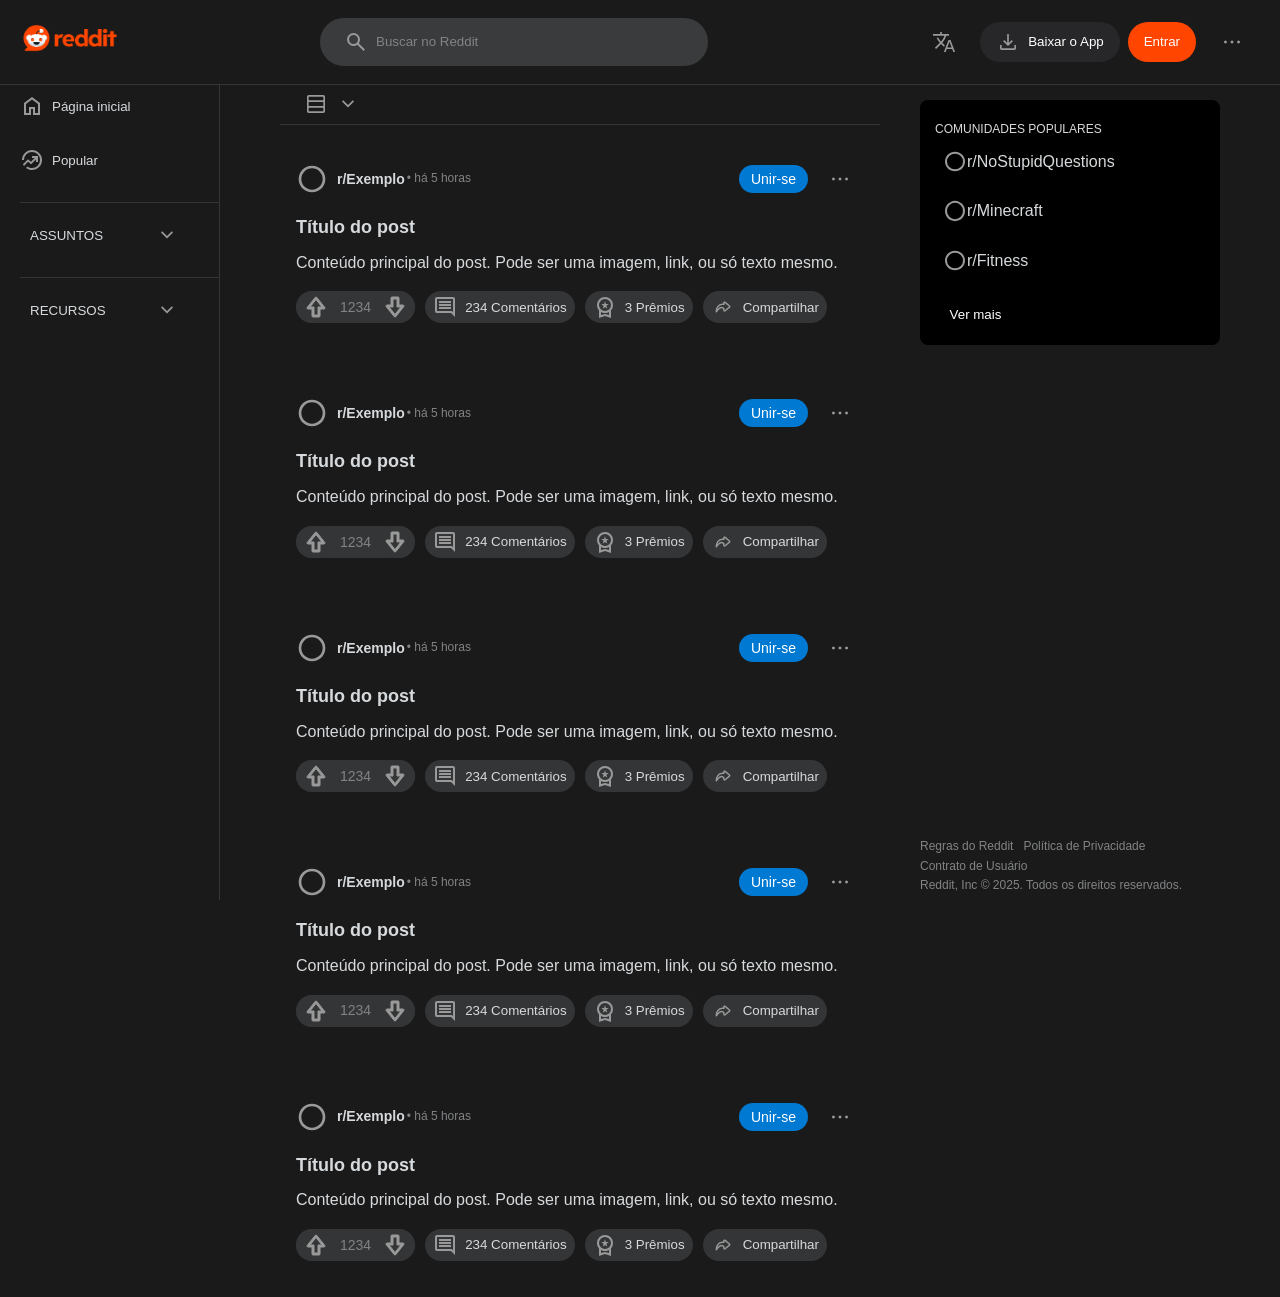
==== front-end/index.html @ fc1eed3f "Adicionando projeto já finalizado Projeto finalizado" ====
<!DOCTYPE html>
<html lang="pt-br">
<head>
    <meta charset="UTF-8">
    <meta name="viewport" content="width=device-width, initial-scale=1.0">
    <title>Reddit - The heart of the internet</title>
    <link rel="icon" type="image/x-icon" href="images/reddit-icon.svg">    
    <link rel="stylesheet" href="css/styles.css">
</head>
<body>
    <!-- Navbar da página -->
    <header class="navbar">
        <div class="navbar-container">
            <div class="navbar-logo">
                <img src="images/reddit-logo.png" alt="Logo do Reddit" width="100" id="reddit-logo-navbar">
            </div>
            <div class="navbar-search-bar">
                <div class="navbar-search-container">
                    <img src="images/search.svg" alt="search" class="svg">
                </div>
                <div class="navbar-search-container">
                    <input type="text" placeholder="Buscar no Reddit">
                </div>
                <div class="navbar-search-container">

                </div>
            </div>
            <div class="navbar-buttons">
                <div class="navbar-traducao">
                    <button class="navbar-button">
                        <img src="images/translate_symbol.svg" alt="Translation symbol" class="svg">
                    </button>
                </div>
                <div>
                    <button class="navbar-button" id="baixar-app">
                        <img src="images/download.svg" alt="download symbol" class="svg">
                        <span>Baixar o App</span>
                    </button>
                </div>
                <div>
                    <button class="navbar-button" id="singin" id="singin">Entrar</button>
                </div>
                <div>
                    <button class="navbar-button" id="more-options">
                        <img src="images/more.svg" alt="..." class="svg">
                    </button>
                </div>
            </div>
        </div>
    </header>

    <!-- conteúdo principal da página -->
    <div class="main-container">
        <aside class="sidebar-esquerda">
            <!-- Botão que futuramente vai abrir/fechar a sidebar -->
            <button class="toggle-sidebar-button" id="menu-sanduiche">
                <img src="images/menu.svg" alt="menu sanduiche">
            </button>
        
            <div class="sidebar-conteudo">
                <div id="sidebar-esquerda-inicial">
                    <button class="navbar-button" id="sidebar">
                        <img src="images/home.svg" alt="home page">
                        Página inicial
                    </button>
                    <button class="navbar-button" id="sidebar">
                        <img src="images/popular.svg" alt="popular">
                        Popular
                    </button>
                </div>
                <div id="sidebar-esquerda-assuntos">
                    <button id="space-between">
                        <span>
                            ASSUNTOS
                        </span>
                        <img src="images/arrow_dropdown.svg" alt="arrow dropdown" class="svg">
                    </button>
                </div>
                <div id="sidebar-esquerda-recursos">
                    <button id="space-between">
                        <span>
                            RECURSOS
                        </span>
                        <img src="images/arrow_dropdown.svg" alt="arrow dropdown" class="svg">
                    </button>
                </div>
            </div>
        </aside>
        
        <main class="feed">
            <div id="type-of-visualization-feed">
                <button class="navbar-button">
                    <img src="images/type-of-visualization.svg" alt="visualization" class="svg">
                    <img src="images/arrow_dropdown.svg" alt="dropdown" class="svg">
                </button>
            </div>
            <div class="post">
                <div class="post-top">
                  <div class="post-comunidade-info">
                    <img src="images/circle.svg" alt="Comunidade" class="post-comunidade-foto">
                    <div class="post-comunidade-detalhes">
                      <span class="post-comunidade-nome">r/Exemplo</span>
                      <span class="post-tempo">• há 5 horas</span>
                    </div>
                  </div>
                  <div class="post-acoes">
                    <button class="botao-unir-se">Unir-se</button>
                    <button class="botao-mais">
                      <img src="images/more.svg" alt="Mais opções" class="svg">
                    </button>
                  </div>
                </div>
              
                <div class="post-conteudo">
                  <h2 class="post-titulo">Título do post</h2>
                  <p>Conteúdo principal do post. Pode ser uma imagem, link, ou só texto mesmo.</p>
                </div>
              
                <div class="post-interacoes">
                  <div class="post-votos">
                    <button class="post-interacoes-button"><img src="images/upvote.svg" alt="▲" class="svg"></button>
                    <span>1234</span>
                    <button class="post-interacoes-button"><img src="images/downvote.svg" alt="▼" class="svg"></button>
                  </div>
                    <button class="post-interacoes-button">
                        <img src="images/comments.svg" alt="Comentários" class="svg">
                        <span>234 Comentários</span>
                    </button>
                    <button class="post-interacoes-button">
                        <img src="images/award.svg" alt="Premios" class="svg">
                        <span>3 Prêmios</span>
                    </button>
                    <button class="post-interacoes-button">
                        <img src="images/share.svg" alt="Compartilhar" width="24">
                        <span>Compartilhar</span>
                    </button>
                </div>
              </div>           
              
              <div class="post">
                <div class="post-top">
                  <div class="post-comunidade-info">
                    <img src="images/circle.svg" alt="Comunidade" class="post-comunidade-foto">
                    <div class="post-comunidade-detalhes">
                      <span class="post-comunidade-nome">r/Exemplo</span>
                      <span class="post-tempo">• há 5 horas</span>
                    </div>
                  </div>
                  <div class="post-acoes">
                    <button class="botao-unir-se">Unir-se</button>
                    <button class="botao-mais">
                      <img src="images/more.svg" alt="Mais opções" class="svg">
                    </button>
                  </div>
                </div>
              
                <div class="post-conteudo">
                  <h2 class="post-titulo">Título do post</h2>
                  <p>Conteúdo principal do post. Pode ser uma imagem, link, ou só texto mesmo.</p>
                </div>
              
                <div class="post-interacoes">
                  <div class="post-votos">
                    <button class="post-interacoes-button"><img src="images/upvote.svg" alt="▲" class="svg"></button>
                    <span>1234</span>
                    <button class="post-interacoes-button"><img src="images/downvote.svg" alt="▼" class="svg"></button>
                  </div>
                    <button class="post-interacoes-button">
                        <img src="images/comments.svg" alt="Comentários" class="svg">
                        <span>234 Comentários</span>
                    </button>
                    <button class="post-interacoes-button">
                        <img src="images/award.svg" alt="Premios" class="svg">
                        <span>3 Prêmios</span>
                    </button>
                    <button class="post-interacoes-button">
                        <img src="images/share.svg" alt="Compartilhar" width="24">
                        <span>Compartilhar</span>
                    </button>
                </div>
              </div>

              <div class="post">
                <div class="post-top">
                  <div class="post-comunidade-info">
                    <img src="images/circle.svg" alt="Comunidade" class="post-comunidade-foto">
                    <div class="post-comunidade-detalhes">
                      <span class="post-comunidade-nome">r/Exemplo</span>
                      <span class="post-tempo">• há 5 horas</span>
                    </div>
                  </div>
                  <div class="post-acoes">
                    <button class="botao-unir-se">Unir-se</button>
                    <button class="botao-mais">
                      <img src="images/more.svg" alt="Mais opções" class="svg">
                    </button>
                  </div>
                </div>
              
                <div class="post-conteudo">
                  <h2 class="post-titulo">Título do post</h2>
                  <p>Conteúdo principal do post. Pode ser uma imagem, link, ou só texto mesmo.</p>
                </div>
              
                <div class="post-interacoes">
                  <div class="post-votos">
                    <button class="post-interacoes-button"><img src="images/upvote.svg" alt="▲" class="svg"></button>
                    <span>1234</span>
                    <button class="post-interacoes-button"><img src="images/downvote.svg" alt="▼" class="svg"></button>
                  </div>
                    <button class="post-interacoes-button">
                        <img src="images/comments.svg" alt="Comentários" class="svg">
                        <span>234 Comentários</span>
                    </button>
                    <button class="post-interacoes-button">
                        <img src="images/award.svg" alt="Premios" class="svg">
                        <span>3 Prêmios</span>
                    </button>
                    <button class="post-interacoes-button">
                        <img src="images/share.svg" alt="Compartilhar" width="24">
                        <span>Compartilhar</span>
                    </button>
                </div>
              </div>

              <div class="post">
                <div class="post-top">
                  <div class="post-comunidade-info">
                    <img src="images/circle.svg" alt="Comunidade" class="post-comunidade-foto">
                    <div class="post-comunidade-detalhes">
                      <span class="post-comunidade-nome">r/Exemplo</span>
                      <span class="post-tempo">• há 5 horas</span>
                    </div>
                  </div>
                  <div class="post-acoes">
                    <button class="botao-unir-se">Unir-se</button>
                    <button class="botao-mais">
                      <img src="images/more.svg" alt="Mais opções" class="svg">
                    </button>
                  </div>
                </div>
              
                <div class="post-conteudo">
                  <h2 class="post-titulo">Título do post</h2>
                  <p>Conteúdo principal do post. Pode ser uma imagem, link, ou só texto mesmo.</p>
                </div>
              
                <div class="post-interacoes">
                  <div class="post-votos">
                    <button class="post-interacoes-button"><img src="images/upvote.svg" alt="▲" class="svg"></button>
                    <span>1234</span>
                    <button class="post-interacoes-button"><img src="images/downvote.svg" alt="▼" class="svg"></button>
                  </div>
                    <button class="post-interacoes-button">
                        <img src="images/comments.svg" alt="Comentários" class="svg">
                        <span>234 Comentários</span>
                    </button>
                    <button class="post-interacoes-button">
                        <img src="images/award.svg" alt="Premios" class="svg">
                        <span>3 Prêmios</span>
                    </button>
                    <button class="post-interacoes-button">
                        <img src="images/share.svg" alt="Compartilhar" width="24">
                        <span>Compartilhar</span>
                    </button>
                </div>
              </div>

              <div class="post">
                <div class="post-top">
                  <div class="post-comunidade-info">
                    <img src="images/circle.svg" alt="Comunidade" class="post-comunidade-foto">
                    <div class="post-comunidade-detalhes">
                      <span class="post-comunidade-nome">r/Exemplo</span>
                      <span class="post-tempo">• há 5 horas</span>
                    </div>
                  </div>
                  <div class="post-acoes">
                    <button class="botao-unir-se">Unir-se</button>
                    <button class="botao-mais">
                      <img src="images/more.svg" alt="Mais opções" class="svg">
                    </button>
                  </div>
                </div>
              
                <div class="post-conteudo">
                  <h2 class="post-titulo">Título do post</h2>
                  <p>Conteúdo principal do post. Pode ser uma imagem, link, ou só texto mesmo.</p>
                </div>
              
                <div class="post-interacoes">
                  <div class="post-votos">
                    <button class="post-interacoes-button"><img src="images/upvote.svg" alt="▲" class="svg"></button>
                    <span>1234</span>
                    <button class="post-interacoes-button"><img src="images/downvote.svg" alt="▼" class="svg"></button>
                  </div>
                    <button class="post-interacoes-button">
                        <img src="images/comments.svg" alt="Comentários" class="svg">
                        <span>234 Comentários</span>
                    </button>
                    <button class="post-interacoes-button">
                        <img src="images/award.svg" alt="Premios" class="svg">
                        <span>3 Prêmios</span>
                    </button>
                    <button class="post-interacoes-button">
                        <img src="images/share.svg" alt="Compartilhar" width="24">
                        <span>Compartilhar</span>
                    </button>
                </div>
              </div>
        </main>
        <aside class="sidebar-comunidades-populares">
            <div class="sidebar-direita">
                <span id="title-comunidades-populares">
                    COMUNIDADES POPULARES
                </span>

                <div class="comunidades-populares">
                    <img src="images/circle.svg" alt="circle">
                    <span>
                        r/NoStupidQuestions
                    </span>
                </div>
                <div class="comunidades-populares">
                    <img src="images/circle.svg" alt="circle">
                    <span>
                        r/Minecraft
                    </span>
                </div>
                <div class="comunidades-populares">
                    <img src="images/circle.svg" alt="circle">
                    <span>
                        r/Fitness
                    </span>
                </div>
                <button id="sidebar-direita-button" >Ver mais</button>
            </div>
            <footer class="footer">
                <div class="footer-links">
                    <a href="#">Regras do Reddit</a>
                    <a href="#">Política de Privacidade</a>
                    <a href="#">Contrato de Usuário</a>
                    <a href="#">Reddit, Inc © 2025. Todos os direitos reservados.</a>
                </div>
            </footer>
        </aside>
    </div>



</body>
</html>
---- front-end/css/styles.css ----
:root {
    --cor-primaria: #0079d3;
    --cor-secundaria: #ff4500;
  
    --fundo-principal: #1a1a1b;
    --fundo-card: #272729;
    --fundo-hover: #3a3b3c;
  
    --texto-principal: #d7dadc;
    --texto-secundario: #818384;
  
    --borda-cor: #343536;
    --sombra-leve: rgba(255, 255, 255, 0.05);
  
    --branco: #ffffff;
    --preto: #000000;
  }
  
  * {
    margin: 0;
    padding: 0;
    box-sizing: border-box;
  }
  
  body {
    font-family: Arial, sans-serif;
    background-color: var(--fundo-principal);
    color: var(--texto-principal);
    line-height: 1.6;
  }

  .svg{
    height: 24px;
    width: 24px;
  }

  /* Navbar antes */
  /* .navbar { 
    background-color: var(--fundo-principal);
    padding: 10px 20px;
    border-bottom: 1px solid var(--borda-cor);
    position: relative;
  } */

  /* Navbar GPT */
  .navbar {
    background-color: var(--fundo-principal);
    padding: 10px 20px;
    border-bottom: 1px solid var(--borda-cor);
    position: fixed;       /* FIXA no topo da tela */
    top: 0;
    left: 0;
    width: 100%;           /* Garante que ocupe a largura total */
    z-index: 1000;         /* Fica sobre o conteúdo */
  }
  

  .navbar-container {
    display: flex;
    align-items: center;
    justify-content: space-between;
  }
  
  .navbar-logo img {
    width: 100px;
  }

  .navbar-search-bar{
    display: flex;
    align-items: center;
    background-color: var(--fundo-hover);
    border-radius: 999px;
    padding: 12px 24px;
    gap: 8px;
  }

  .navbar-search-container{
    display: flex;
    align-items: center;
  }
  
  .navbar-search-bar input {
    background: transparent;
    border: none;
    outline: none;
    color: var(--texto-principal);
    width: 300px;
  }

  .navbar-buttons{
    display: flex;
  }
  
  .navbar-search-bar input::placeholder {
    color: var(--texto-secundario);
  }
  
  .navbar-traducao img {
    width: 24px;
    height: 24px;
  }
  
  .navbar-button{
    height: 100%;
    background-color: var(--fundo-principal);
    color: var(--branco);
    border: none;
    padding: 8px 16px;
    margin-left: 8px;
    border-radius: 20px;
    cursor: pointer;
    transition: background-color 0.3s;
    display: flex;          /* Adiciona flexbox no botão */
    align-items: center;    /* Centraliza imagem e texto verticalmente */
    gap: 8px;               /* Espaço entre a imagem e o texto */
  }
  
  .navbar-button:hover {
    background-color: var(--fundo-hover);
  }

  #reddit-logo-navbar, #search-button{
    cursor: pointer;
  }

  #sidebar{
    margin-left: 0px;
    padding-left: 0;
  }

  #baixar-app{
    background-color: var(--fundo-card);
  }

  #singin{
    background-color: var(--cor-secundaria);
  }
  
  .main-container {
    display: flex;
    padding: 0 100px 0 20px;
    gap: 20px;
    margin-left: 200px;
    padding-top: 84px;
  }
  
  /* .sidebar-esquerda {
    position: relative;
    width: 200px;
    height: 100vh; Deixa o tamanho da sidebar até o fim da tela
    background-color: var(--fundo-principal);
    height: 100vh;
    border-right: 1px solid var(--borda-cor);
    display: flex;
    flex-direction: column;
    padding-top: 10px;
  } */

  .sidebar-esquerda {
    position: fixed;       /* FIXA na lateral esquerda */
    top: 0;
    left: 20px;
    width: 200px;
    height: 100vh;
    background-color: var(--fundo-principal);
    border-right: 1px solid var(--borda-cor);
    display: flex;
    flex-direction: column;
    padding-top: 60px;     /* Compensa a altura da navbar, se necessário */
    z-index: 999;
    padding-top: 84px;
  }
  
  
  .sidebar-esquerda button {
    background-color: var(--fundo-principal);
    color: var(--texto-principal);
    border: none;
    padding: 10px;
    width: 85%;
    text-align: left;
    margin-bottom: 10px;
    border-radius: 5px;
    cursor: pointer;
    margin-left: 0;
    display: flex;
    align-items: center;
  }

  #space-between{
    justify-content: space-between;
  }
  
  .sidebar-esquerda button:hover {
    background-color: var(--fundo-hover);
  }

  #menu-sanduiche{
    position: absolute;
    top: 10px;
    left: 100%;
    transform: translateX(-50%);
    width: 40px;
    height: 40px;
    border-radius: 50%;
    border: 1px solid var(--borda-cor);
    display: flex;
    align-items: center;
    justify-content: center;
    cursor: pointer;
  }

  #sidebar-esquerda-inicial, #sidebar-esquerda-assuntos{
    border-bottom: 1px solid var(--borda-cor);
    padding-bottom: 10px; /* Adiciona espaço interno antes da borda */
    margin-bottom: 10px;  /* Adiciona espaço depois da borda para separar do próximo conteúdo */
  }

  .feed {
    flex: 1;
    display: flex;
    flex-direction: column;
    gap: 20px;
    margin-right: 10px;
    margin-left: 60px;
    margin-right: 300px;
  }

  #type-of-visualization-feed{
    border-bottom: 1px solid var(--borda-cor);
  }
  
  .sidebar-direita {
    width: 300px;
    background-color: var(--preto);
    padding: 15px;
    border-radius: 8px;
    height: fit-content;
    margin-top: 20px;
  }

  .sidebar-direita h5 {
    margin-bottom: 10px;
    font-size: 16px;
    color: var(--texto-principal);
  }
  
  .comunidades-populares {
    padding: 8px;
    background-color: var(--preto);
    border-radius: 5px;
    margin-bottom: 8px;
    cursor: pointer;
    display: flex;
  }
  
  .comunidades-populares:hover {
    background-color: var(--borda-cor);
  }
  
  .sidebar-direita button {
    background-color: var(--preto);
    color: var(--branco);
    border: none;
    padding: 8px 4px;
    width: 30%;
    margin-top: 10px;
    border-radius: 20px;
    cursor: pointer;
  }
  
  .sidebar-direita button:hover {
    background-color: var(--borda-cor);
  }

  #title-comunidades-populares{
    font-size: 12px;
  }

  .sidebar-comunidades-populares{
    display: flex;
    flex-direction: column;
    justify-content: space-between;
    height: 100vh;
    top: 80px;
    right: 60px;
    width: 300px;
    justify-content: space-between;
    height: calc(100vh - 75px);
    position: fixed;
    overflow-y: auto;
  }
  
  .footer {
    width: 300px;
    background-color: var(--preto);
    height: fit-content;
    background-color: var(--fundo-principal);
    display: flex;
    flex-direction: column;
    flex-wrap: wrap;
    justify-content: space-between;
    gap: 10px;
    padding-bottom: 10px;
}

.footer-links {
    display: flex;
    /* justify-content: space-around; */
    display: flex;
    flex-wrap: wrap;
    width: 100%;
    max-width: 600px;
}

.footer-links a {
    color: var(--texto-secundario);
    text-decoration: none;
    font-size: 12px;
    margin-right: 10px;
}

.footer-links a:hover {
    text-decoration: underline;
}

.footer-copy {
    color: var(--texto-secundario);
    font-size: 12px;
    text-align: center;
}

  .post {
    background-color: var(--fundo-principal);
    border-radius: 10px;
    padding: 16px;
    margin-bottom: 20px;
    display: flex;
    flex-direction: column;
    gap: 16px;
  }

  .post:hover{
    background-color: var(--borda-cor);
  }
  
  .post-top {
    display: flex;
    justify-content: space-between;
    align-items: center;
  }
  
  .post-comunidade-info {
    display: flex;
    align-items: center;
    gap: 8px;
  }
  
  .post-comunidade-foto {
    width: 32px;
    height: 32px;
    border-radius: 50%;
  }
  
  .post-comunidade-detalhes {
    display: flex;
    flex-direction: auto;
    align-items: center;
  }

  .post-comunidade-detalhes span{
    margin: 1px;
  }
  
  .post-comunidade-nome {
    font-weight: bold;
    font-size: 14px;
  }
  
  .post-tempo {
    font-size: 12px;
    color: var(--texto-secundario);
  }
  
  .post-acoes {
    display: flex;
    align-items: center;
    gap: 8px;
  }
  
  .botao-unir-se {
    background-color: var(--cor-primaria);
    color: white;
    border: none;
    padding: 6px 12px;
    border-radius: 20px;
    cursor: pointer;
    font-size: 14px;
  }
  
  .botao-unir-se:hover {
    background-color: #005999; /* um tom mais escuro */
  }
  
  .botao-mais {
    border: none;
    height: 100%;
    background-color: var(--fundo-principal);
    color: var(--branco);
    padding: 6px 12px;
    border-radius: 20px;
    cursor: pointer;
    display: flex;          /* Adiciona flexbox no botão */
    align-items: center;    /* Centraliza imagem e texto verticalmente */
  }

  .botao-mais:hover{
    background-color: var(--fundo-hover);
  }
  
  .post-conteudo {
    display: flex;
    flex-direction: column;
    gap: 8px;
  }
  
  .post-titulo {
    font-size: 18px;
  }
  
  .post-texto {
    font-size: 14px;
    color: var(--texto-principal);
  }
  
  .post-interacoes {
    display: flex;
    justify-content: flex-start;
    align-items: center;
    font-size: 14px;
    color: var(--texto-secundario);
    gap: 10px;
  }
  
  .post-interacoes > div {
    display: flex;
    align-items: center;
    gap: 4px;
  }

  .post-interacoes-button{
    height: 100%;
    background-color: var(--borda-cor);
    color: var(--branco);
    border: none;
    padding: 4px 8px;
    border-radius: 20px;
    cursor: pointer;
    transition: background-color 0.3s;
    display: flex;          /* Adiciona flexbox no botão */
    align-items: center;    /* Centraliza imagem e texto verticalmente */
    gap: 8px;               /* Espaço entre a imagem e o texto */

  }

  .post-interacoes-button:hover{
    background-color: var(--fundo-hover);
  }

  .post-interacoes-button span{
    color: var(--texto-principal);
  }
 
  .post-votos {
    background-color: var(--borda-cor);
    border-radius: 999px;
  }
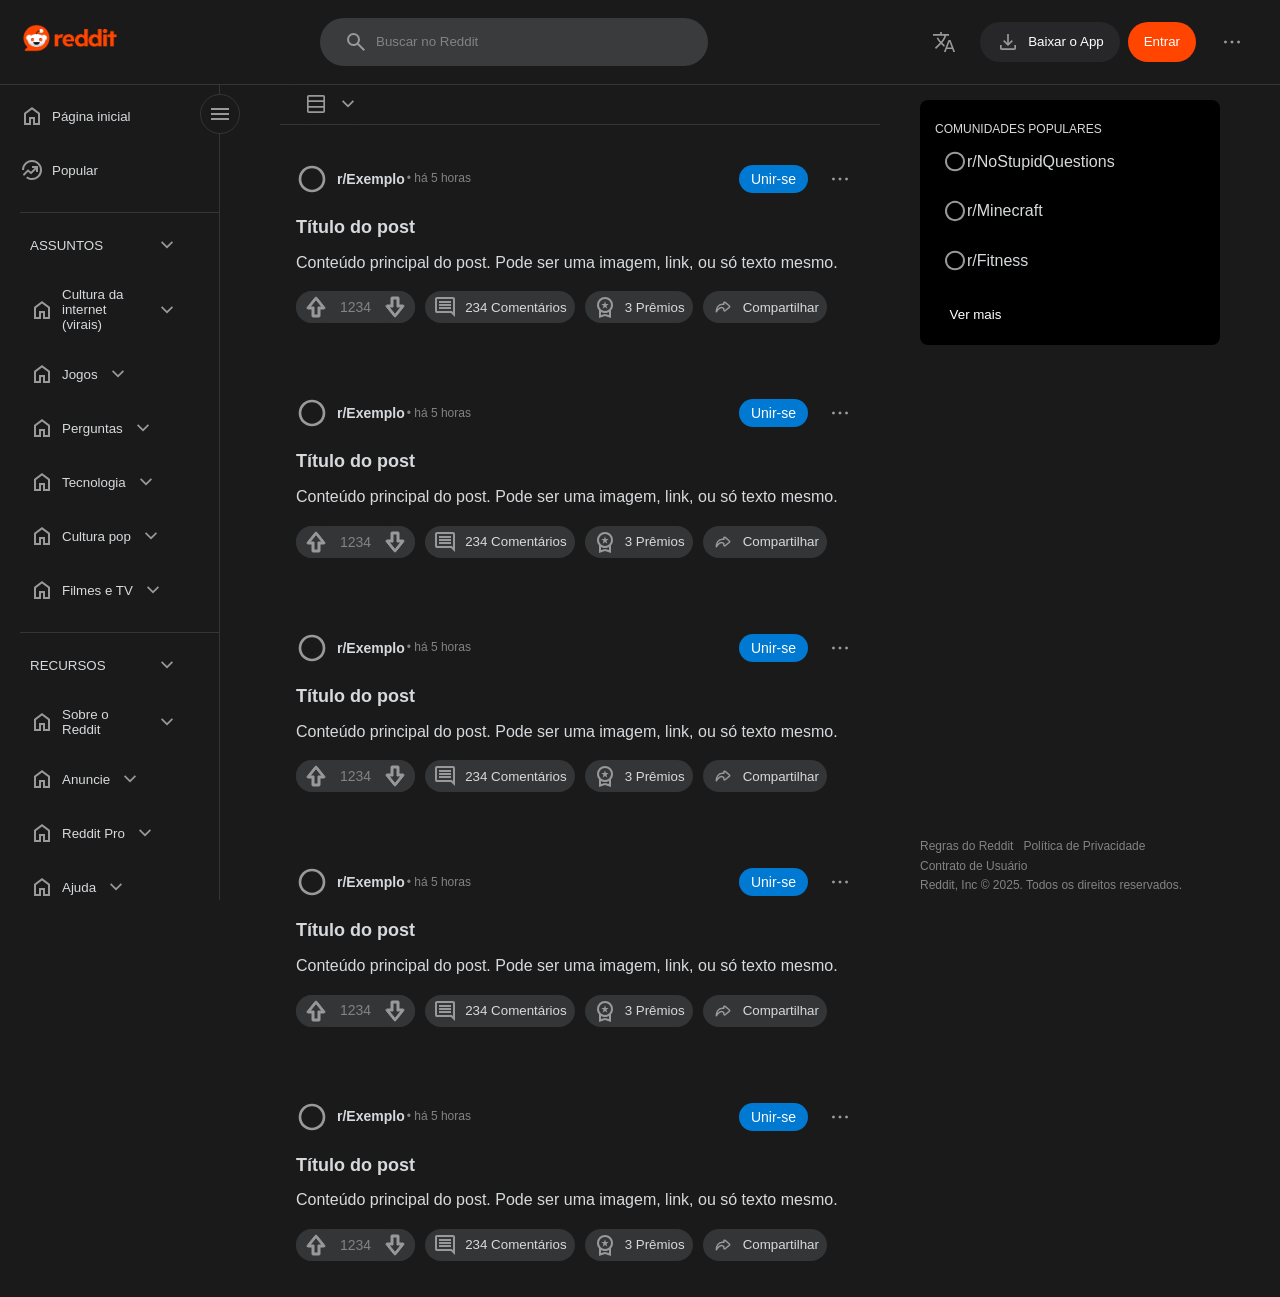
==== commit cc80a4a8: "Bug: Símbolo da sidebar some parcialmente ao ter classe trocada" ====
--- a/front-end/index.html
+++ b/front-end/index.html
@@ -8,54 +8,55 @@
     <link rel="stylesheet" href="css/styles.css">
 </head>
 <body>
-    <!-- Navbar da página -->
-    <header class="navbar">
-        <div class="navbar-container">
-            <div class="navbar-logo">
-                <img src="images/reddit-logo.png" alt="Logo do Reddit" width="100" id="reddit-logo-navbar">
-            </div>
-            <div class="navbar-search-bar">
-                <div class="navbar-search-container">
-                    <img src="images/search.svg" alt="search" class="svg">
-                </div>
-                <div class="navbar-search-container">
-                    <input type="text" placeholder="Buscar no Reddit">
-                </div>
-                <div class="navbar-search-container">
-
-                </div>
-            </div>
-            <div class="navbar-buttons">
-                <div class="navbar-traducao">
-                    <button class="navbar-button">
-                        <img src="images/translate_symbol.svg" alt="Translation symbol" class="svg">
-                    </button>
-                </div>
-                <div>
-                    <button class="navbar-button" id="baixar-app">
-                        <img src="images/download.svg" alt="download symbol" class="svg">
-                        <span>Baixar o App</span>
-                    </button>
-                </div>
-                <div>
-                    <button class="navbar-button" id="singin" id="singin">Entrar</button>
-                </div>
-                <div>
-                    <button class="navbar-button" id="more-options">
-                        <img src="images/more.svg" alt="..." class="svg">
-                    </button>
-                </div>
-            </div>
-        </div>
-    </header>
-
-    <!-- conteúdo principal da página -->
-    <div class="main-container">
-        <aside class="sidebar-esquerda">
+  <!-- Navbar da página -->
+  <header class="navbar">
+      <div class="navbar-container">
+          <div class="navbar-logo">
+              <img src="images/reddit-logo.png" alt="Logo do Reddit" width="100" id="reddit-logo-navbar">
+          </div>
+          <div class="navbar-search-bar">
+              <div class="navbar-search-container">
+                  <img src="images/search.svg" alt="search" class="svg">
+              </div>
+              <div class="navbar-search-container">
+                  <input type="text" placeholder="Buscar no Reddit">
+              </div>
+              <div class="navbar-search-container">
+
+              </div>
+          </div>
+          <div class="navbar-buttons">
+              <div class="navbar-traducao">
+                  <button class="navbar-button">
+                      <img src="images/translate_symbol.svg" alt="Translation symbol" class="svg">
+                  </button>
+              </div>
+              <div>
+                  <button class="navbar-button" id="baixar-app">
+                      <img src="images/download.svg" alt="download symbol" class="svg">
+                      <span>Baixar o App</span>
+                  </button>
+              </div>
+              <div>
+                  <button class="navbar-button" id="singin" id="singin">Entrar</button>
+              </div>
+              <div>
+                  <button class="navbar-button" id="more-options">
+                      <img src="images/more.svg" alt="..." class="svg">
+                  </button>
+              </div>
+          </div>
+      </div>
+  </header>
+
+  <!-- conteúdo principal da página -->
+  <div class="main-container">
+      <aside class="sidebar-esquerda" id="sidebar-esquerda">
+        <button class="toggle-sidebar-button" id="menu-sanduiche" onclick="esconderSideBar('sidebar-esquerda','menu-sanduiche')">
+          <img src="images/menu.svg" alt="menu sanduiche">
+        </button>
+        <div class="conteudo-scrollavel">
             <!-- Botão que futuramente vai abrir/fechar a sidebar -->
-            <button class="toggle-sidebar-button" id="menu-sanduiche">
-                <img src="images/menu.svg" alt="menu sanduiche">
-            </button>
         
             <div class="sidebar-conteudo">
                 <div id="sidebar-esquerda-inicial">
@@ -75,6 +76,36 @@
                         </span>
                         <img src="images/arrow_dropdown.svg" alt="arrow dropdown" class="svg">
                     </button>
+                    <button class="navbar-button">
+                        <img src="images/home.svg" alt="home page">
+                        Cultura da internet (virais)
+                        <img src="images/arrow_dropdown.svg" alt="arrow dropdown" class="svg">
+                    </button>    
+                    <button class="navbar-button">
+                        <img src="images/home.svg" alt="home page">
+                        Jogos
+                        <img src="images/arrow_dropdown.svg" alt="arrow dropdown" class="svg">
+                    </button>
+                    <button class="navbar-button">
+                        <img src="images/home.svg" alt="home page">
+                        Perguntas
+                        <img src="images/arrow_dropdown.svg" alt="arrow dropdown" class="svg">
+                    </button>
+                    <button class="navbar-button">
+                        <img src="images/home.svg" alt="home page">
+                        Tecnologia
+                        <img src="images/arrow_dropdown.svg" alt="arrow dropdown" class="svg">
+                    </button>
+                    <button class="navbar-button">
+                        <img src="images/home.svg" alt="home page">
+                        Cultura pop
+                        <img src="images/arrow_dropdown.svg" alt="arrow dropdown" class="svg">
+                    </button>  
+                    <button class="navbar-button">
+                        <img src="images/home.svg" alt="home page">
+                        Filmes e TV
+                        <img src="images/arrow_dropdown.svg" alt="arrow dropdown" class="svg">
+                    </button>                                                                                                                            
                 </div>
                 <div id="sidebar-esquerda-recursos">
                     <button id="space-between">
@@ -83,270 +114,321 @@
                         </span>
                         <img src="images/arrow_dropdown.svg" alt="arrow dropdown" class="svg">
                     </button>
+                    <button class="navbar-button">
+                        <img src="images/home.svg" alt="home page">
+                        Sobre o Reddit
+                        <img src="images/arrow_dropdown.svg" alt="arrow dropdown" class="svg">
+                      </button> 
+                    <button class="navbar-button">
+                        <img src="images/home.svg" alt="home page">
+                        Anuncie
+                        <img src="images/arrow_dropdown.svg" alt="arrow dropdown" class="svg">
+                      </button> 
+                    <button class="navbar-button">
+                        <img src="images/home.svg" alt="home page">
+                        Reddit Pro
+                        <img src="images/arrow_dropdown.svg" alt="arrow dropdown" class="svg">
+                      </button> 
+                    <button class="navbar-button">
+                        <img src="images/home.svg" alt="home page">
+                        Ajuda
+                        <img src="images/arrow_dropdown.svg" alt="arrow dropdown" class="svg">
+                      </button> 
+                    <button class="navbar-button">
+                        <img src="images/home.svg" alt="home page">
+                        Blog
+                        <img src="images/arrow_dropdown.svg" alt="arrow dropdown" class="svg">
+                      </button> 
+                    <button class="navbar-button">
+                        <img src="images/home.svg" alt="home page">
+                        Carreiras
+                        <img src="images/arrow_dropdown.svg" alt="arrow dropdown" class="svg">                    
+                      </button> 
+                    <button class="navbar-button">
+                        <img src="images/home.svg" alt="home page">
+                        Imprensa
+                        <img src="images/arrow_dropdown.svg" alt="arrow dropdown" class="svg">                    
+                    </button>    
+                    <button class="navbar-button">
+                        <img src="images/home.svg" alt="home page">
+                        Comunidades
+                        <img src="images/arrow_dropdown.svg" alt="arrow dropdown" class="svg">                    
+                    </button> 
+                    <button class="navbar-button">                     
+                      <img src="images/home.svg" alt="home page">
+                        O melhor do Reddit
+                        <img src="images/arrow_dropdown.svg" alt="arrow dropdown" class="svg">                    
+                    </button> 
+                    <button class="navbar-button">                    
+                      <img src="images/home.svg" alt="home page">
+                        Assuntos
+                        <img src="images/arrow_dropdown.svg" alt="arrow dropdown" class="svg">                    
+                    </button>                                                                                                                                                                                        
                 </div>
             </div>
+          </div>
         </aside>
-        
-        <main class="feed">
-            <div id="type-of-visualization-feed">
-                <button class="navbar-button">
-                    <img src="images/type-of-visualization.svg" alt="visualization" class="svg">
-                    <img src="images/arrow_dropdown.svg" alt="dropdown" class="svg">
-                </button>
+      
+      <main class="feed">
+          <div id="type-of-visualization-feed">
+              <button class="navbar-button">
+                  <img src="images/type-of-visualization.svg" alt="visualization" class="svg">
+                  <img src="images/arrow_dropdown.svg" alt="dropdown" class="svg">
+              </button>
+          </div>
+          <div class="post">
+              <div class="post-top">
+                <div class="post-comunidade-info">
+                  <img src="images/circle.svg" alt="Comunidade" class="post-comunidade-foto">
+                  <div class="post-comunidade-detalhes">
+                    <span class="post-comunidade-nome">r/Exemplo</span>
+                    <span class="post-tempo">• há 5 horas</span>
+                  </div>
+                </div>
+                <div class="post-acoes">
+                  <button class="botao-unir-se">Unir-se</button>
+                  <button class="botao-mais">
+                    <img src="images/more.svg" alt="Mais opções" class="svg">
+                  </button>
+                </div>
+              </div>
+            
+              <div class="post-conteudo">
+                <h2 class="post-titulo">Título do post</h2>
+                <p>Conteúdo principal do post. Pode ser uma imagem, link, ou só texto mesmo.</p>
+              </div>
+            
+              <div class="post-interacoes">
+                <div class="post-votos">
+                  <button class="post-interacoes-button"><img src="images/upvote.svg" alt="▲" class="svg"></button>
+                  <span>1234</span>
+                  <button class="post-interacoes-button"><img src="images/downvote.svg" alt="▼" class="svg"></button>
+                </div>
+                  <button class="post-interacoes-button">
+                      <img src="images/comments.svg" alt="Comentários" class="svg">
+                      <span>234 Comentários</span>
+                  </button>
+                  <button class="post-interacoes-button">
+                      <img src="images/award.svg" alt="Premios" class="svg">
+                      <span>3 Prêmios</span>
+                  </button>
+                  <button class="post-interacoes-button">
+                      <img src="images/share.svg" alt="Compartilhar" width="24">
+                      <span>Compartilhar</span>
+                  </button>
+              </div>
+            </div>           
+            
+            <div class="post">
+              <div class="post-top">
+                <div class="post-comunidade-info">
+                  <img src="images/circle.svg" alt="Comunidade" class="post-comunidade-foto">
+                  <div class="post-comunidade-detalhes">
+                    <span class="post-comunidade-nome">r/Exemplo</span>
+                    <span class="post-tempo">• há 5 horas</span>
+                  </div>
+                </div>
+                <div class="post-acoes">
+                  <button class="botao-unir-se">Unir-se</button>
+                  <button class="botao-mais">
+                    <img src="images/more.svg" alt="Mais opções" class="svg">
+                  </button>
+                </div>
+              </div>
+            
+              <div class="post-conteudo">
+                <h2 class="post-titulo">Título do post</h2>
+                <p>Conteúdo principal do post. Pode ser uma imagem, link, ou só texto mesmo.</p>
+              </div>
+            
+              <div class="post-interacoes">
+                <div class="post-votos">
+                  <button class="post-interacoes-button"><img src="images/upvote.svg" alt="▲" class="svg"></button>
+                  <span>1234</span>
+                  <button class="post-interacoes-button"><img src="images/downvote.svg" alt="▼" class="svg"></button>
+                </div>
+                  <button class="post-interacoes-button">
+                      <img src="images/comments.svg" alt="Comentários" class="svg">
+                      <span>234 Comentários</span>
+                  </button>
+                  <button class="post-interacoes-button">
+                      <img src="images/award.svg" alt="Premios" class="svg">
+                      <span>3 Prêmios</span>
+                  </button>
+                  <button class="post-interacoes-button">
+                      <img src="images/share.svg" alt="Compartilhar" width="24">
+                      <span>Compartilhar</span>
+                  </button>
+              </div>
             </div>
+
             <div class="post">
-                <div class="post-top">
-                  <div class="post-comunidade-info">
-                    <img src="images/circle.svg" alt="Comunidade" class="post-comunidade-foto">
-                    <div class="post-comunidade-detalhes">
-                      <span class="post-comunidade-nome">r/Exemplo</span>
-                      <span class="post-tempo">• há 5 horas</span>
-                    </div>
+              <div class="post-top">
+                <div class="post-comunidade-info">
+                  <img src="images/circle.svg" alt="Comunidade" class="post-comunidade-foto">
+                  <div class="post-comunidade-detalhes">
+                    <span class="post-comunidade-nome">r/Exemplo</span>
+                    <span class="post-tempo">• há 5 horas</span>
                   </div>
-                  <div class="post-acoes">
-                    <button class="botao-unir-se">Unir-se</button>
-                    <button class="botao-mais">
-                      <img src="images/more.svg" alt="Mais opções" class="svg">
-                    </button>
+                </div>
+                <div class="post-acoes">
+                  <button class="botao-unir-se">Unir-se</button>
+                  <button class="botao-mais">
+                    <img src="images/more.svg" alt="Mais opções" class="svg">
+                  </button>
+                </div>
+              </div>
+            
+              <div class="post-conteudo">
+                <h2 class="post-titulo">Título do post</h2>
+                <p>Conteúdo principal do post. Pode ser uma imagem, link, ou só texto mesmo.</p>
+              </div>
+            
+              <div class="post-interacoes">
+                <div class="post-votos">
+                  <button class="post-interacoes-button"><img src="images/upvote.svg" alt="▲" class="svg"></button>
+                  <span>1234</span>
+                  <button class="post-interacoes-button"><img src="images/downvote.svg" alt="▼" class="svg"></button>
+                </div>
+                  <button class="post-interacoes-button">
+                      <img src="images/comments.svg" alt="Comentários" class="svg">
+                      <span>234 Comentários</span>
+                  </button>
+                  <button class="post-interacoes-button">
+                      <img src="images/award.svg" alt="Premios" class="svg">
+                      <span>3 Prêmios</span>
+                  </button>
+                  <button class="post-interacoes-button">
+                      <img src="images/share.svg" alt="Compartilhar" width="24">
+                      <span>Compartilhar</span>
+                  </button>
+              </div>
+            </div>
+
+            <div class="post">
+              <div class="post-top">
+                <div class="post-comunidade-info">
+                  <img src="images/circle.svg" alt="Comunidade" class="post-comunidade-foto">
+                  <div class="post-comunidade-detalhes">
+                    <span class="post-comunidade-nome">r/Exemplo</span>
+                    <span class="post-tempo">• há 5 horas</span>
                   </div>
                 </div>
-              
-                <div class="post-conteudo">
-                  <h2 class="post-titulo">Título do post</h2>
-                  <p>Conteúdo principal do post. Pode ser uma imagem, link, ou só texto mesmo.</p>
-                </div>
-              
-                <div class="post-interacoes">
-                  <div class="post-votos">
-                    <button class="post-interacoes-button"><img src="images/upvote.svg" alt="▲" class="svg"></button>
-                    <span>1234</span>
-                    <button class="post-interacoes-button"><img src="images/downvote.svg" alt="▼" class="svg"></button>
+                <div class="post-acoes">
+                  <button class="botao-unir-se">Unir-se</button>
+                  <button class="botao-mais">
+                    <img src="images/more.svg" alt="Mais opções" class="svg">
+                  </button>
+                </div>
+              </div>
+            
+              <div class="post-conteudo">
+                <h2 class="post-titulo">Título do post</h2>
+                <p>Conteúdo principal do post. Pode ser uma imagem, link, ou só texto mesmo.</p>
+              </div>
+            
+              <div class="post-interacoes">
+                <div class="post-votos">
+                  <button class="post-interacoes-button"><img src="images/upvote.svg" alt="▲" class="svg"></button>
+                  <span>1234</span>
+                  <button class="post-interacoes-button"><img src="images/downvote.svg" alt="▼" class="svg"></button>
+                </div>
+                  <button class="post-interacoes-button">
+                      <img src="images/comments.svg" alt="Comentários" class="svg">
+                      <span>234 Comentários</span>
+                  </button>
+                  <button class="post-interacoes-button">
+                      <img src="images/award.svg" alt="Premios" class="svg">
+                      <span>3 Prêmios</span>
+                  </button>
+                  <button class="post-interacoes-button">
+                      <img src="images/share.svg" alt="Compartilhar" width="24">
+                      <span>Compartilhar</span>
+                  </button>
+              </div>
+            </div>
+
+            <div class="post">
+              <div class="post-top">
+                <div class="post-comunidade-info">
+                  <img src="images/circle.svg" alt="Comunidade" class="post-comunidade-foto">
+                  <div class="post-comunidade-detalhes">
+                    <span class="post-comunidade-nome">r/Exemplo</span>
+                    <span class="post-tempo">• há 5 horas</span>
                   </div>
-                    <button class="post-interacoes-button">
-                        <img src="images/comments.svg" alt="Comentários" class="svg">
-                        <span>234 Comentários</span>
-                    </button>
-                    <button class="post-interacoes-button">
-                        <img src="images/award.svg" alt="Premios" class="svg">
-                        <span>3 Prêmios</span>
-                    </button>
-                    <button class="post-interacoes-button">
-                        <img src="images/share.svg" alt="Compartilhar" width="24">
-                        <span>Compartilhar</span>
-                    </button>
-                </div>
-              </div>           
-              
-              <div class="post">
-                <div class="post-top">
-                  <div class="post-comunidade-info">
-                    <img src="images/circle.svg" alt="Comunidade" class="post-comunidade-foto">
-                    <div class="post-comunidade-detalhes">
-                      <span class="post-comunidade-nome">r/Exemplo</span>
-                      <span class="post-tempo">• há 5 horas</span>
-                    </div>
-                  </div>
-                  <div class="post-acoes">
-                    <button class="botao-unir-se">Unir-se</button>
-                    <button class="botao-mais">
-                      <img src="images/more.svg" alt="Mais opções" class="svg">
-                    </button>
-                  </div>
-                </div>
-              
-                <div class="post-conteudo">
-                  <h2 class="post-titulo">Título do post</h2>
-                  <p>Conteúdo principal do post. Pode ser uma imagem, link, ou só texto mesmo.</p>
-                </div>
-              
-                <div class="post-interacoes">
-                  <div class="post-votos">
-                    <button class="post-interacoes-button"><img src="images/upvote.svg" alt="▲" class="svg"></button>
-                    <span>1234</span>
-                    <button class="post-interacoes-button"><img src="images/downvote.svg" alt="▼" class="svg"></button>
-                  </div>
-                    <button class="post-interacoes-button">
-                        <img src="images/comments.svg" alt="Comentários" class="svg">
-                        <span>234 Comentários</span>
-                    </button>
-                    <button class="post-interacoes-button">
-                        <img src="images/award.svg" alt="Premios" class="svg">
-                        <span>3 Prêmios</span>
-                    </button>
-                    <button class="post-interacoes-button">
-                        <img src="images/share.svg" alt="Compartilhar" width="24">
-                        <span>Compartilhar</span>
-                    </button>
-                </div>
-              </div>
-
-              <div class="post">
-                <div class="post-top">
-                  <div class="post-comunidade-info">
-                    <img src="images/circle.svg" alt="Comunidade" class="post-comunidade-foto">
-                    <div class="post-comunidade-detalhes">
-                      <span class="post-comunidade-nome">r/Exemplo</span>
-                      <span class="post-tempo">• há 5 horas</span>
-                    </div>
-                  </div>
-                  <div class="post-acoes">
-                    <button class="botao-unir-se">Unir-se</button>
-                    <button class="botao-mais">
-                      <img src="images/more.svg" alt="Mais opções" class="svg">
-                    </button>
-                  </div>
-                </div>
-              
-                <div class="post-conteudo">
-                  <h2 class="post-titulo">Título do post</h2>
-                  <p>Conteúdo principal do post. Pode ser uma imagem, link, ou só texto mesmo.</p>
-                </div>
-              
-                <div class="post-interacoes">
-                  <div class="post-votos">
-                    <button class="post-interacoes-button"><img src="images/upvote.svg" alt="▲" class="svg"></button>
-                    <span>1234</span>
-                    <button class="post-interacoes-button"><img src="images/downvote.svg" alt="▼" class="svg"></button>
-                  </div>
-                    <button class="post-interacoes-button">
-                        <img src="images/comments.svg" alt="Comentários" class="svg">
-                        <span>234 Comentários</span>
-                    </button>
-                    <button class="post-interacoes-button">
-                        <img src="images/award.svg" alt="Premios" class="svg">
-                        <span>3 Prêmios</span>
-                    </button>
-                    <button class="post-interacoes-button">
-                        <img src="images/share.svg" alt="Compartilhar" width="24">
-                        <span>Compartilhar</span>
-                    </button>
-                </div>
-              </div>
-
-              <div class="post">
-                <div class="post-top">
-                  <div class="post-comunidade-info">
-                    <img src="images/circle.svg" alt="Comunidade" class="post-comunidade-foto">
-                    <div class="post-comunidade-detalhes">
-                      <span class="post-comunidade-nome">r/Exemplo</span>
-                      <span class="post-tempo">• há 5 horas</span>
-                    </div>
-                  </div>
-                  <div class="post-acoes">
-                    <button class="botao-unir-se">Unir-se</button>
-                    <button class="botao-mais">
-                      <img src="images/more.svg" alt="Mais opções" class="svg">
-                    </button>
-                  </div>
-                </div>
-              
-                <div class="post-conteudo">
-                  <h2 class="post-titulo">Título do post</h2>
-                  <p>Conteúdo principal do post. Pode ser uma imagem, link, ou só texto mesmo.</p>
-                </div>
-              
-                <div class="post-interacoes">
-                  <div class="post-votos">
-                    <button class="post-interacoes-button"><img src="images/upvote.svg" alt="▲" class="svg"></button>
-                    <span>1234</span>
-                    <button class="post-interacoes-button"><img src="images/downvote.svg" alt="▼" class="svg"></button>
-                  </div>
-                    <button class="post-interacoes-button">
-                        <img src="images/comments.svg" alt="Comentários" class="svg">
-                        <span>234 Comentários</span>
-                    </button>
-                    <button class="post-interacoes-button">
-                        <img src="images/award.svg" alt="Premios" class="svg">
-                        <span>3 Prêmios</span>
-                    </button>
-                    <button class="post-interacoes-button">
-                        <img src="images/share.svg" alt="Compartilhar" width="24">
-                        <span>Compartilhar</span>
-                    </button>
-                </div>
-              </div>
-
-              <div class="post">
-                <div class="post-top">
-                  <div class="post-comunidade-info">
-                    <img src="images/circle.svg" alt="Comunidade" class="post-comunidade-foto">
-                    <div class="post-comunidade-detalhes">
-                      <span class="post-comunidade-nome">r/Exemplo</span>
-                      <span class="post-tempo">• há 5 horas</span>
-                    </div>
-                  </div>
-                  <div class="post-acoes">
-                    <button class="botao-unir-se">Unir-se</button>
-                    <button class="botao-mais">
-                      <img src="images/more.svg" alt="Mais opções" class="svg">
-                    </button>
-                  </div>
-                </div>
-              
-                <div class="post-conteudo">
-                  <h2 class="post-titulo">Título do post</h2>
-                  <p>Conteúdo principal do post. Pode ser uma imagem, link, ou só texto mesmo.</p>
-                </div>
-              
-                <div class="post-interacoes">
-                  <div class="post-votos">
-                    <button class="post-interacoes-button"><img src="images/upvote.svg" alt="▲" class="svg"></button>
-                    <span>1234</span>
-                    <button class="post-interacoes-button"><img src="images/downvote.svg" alt="▼" class="svg"></button>
-                  </div>
-                    <button class="post-interacoes-button">
-                        <img src="images/comments.svg" alt="Comentários" class="svg">
-                        <span>234 Comentários</span>
-                    </button>
-                    <button class="post-interacoes-button">
-                        <img src="images/award.svg" alt="Premios" class="svg">
-                        <span>3 Prêmios</span>
-                    </button>
-                    <button class="post-interacoes-button">
-                        <img src="images/share.svg" alt="Compartilhar" width="24">
-                        <span>Compartilhar</span>
-                    </button>
-                </div>
-              </div>
-        </main>
-        <aside class="sidebar-comunidades-populares">
-            <div class="sidebar-direita">
-                <span id="title-comunidades-populares">
-                    COMUNIDADES POPULARES
-                </span>
-
-                <div class="comunidades-populares">
-                    <img src="images/circle.svg" alt="circle">
-                    <span>
-                        r/NoStupidQuestions
-                    </span>
-                </div>
-                <div class="comunidades-populares">
-                    <img src="images/circle.svg" alt="circle">
-                    <span>
-                        r/Minecraft
-                    </span>
-                </div>
-                <div class="comunidades-populares">
-                    <img src="images/circle.svg" alt="circle">
-                    <span>
-                        r/Fitness
-                    </span>
-                </div>
-                <button id="sidebar-direita-button" >Ver mais</button>
+                </div>
+                <div class="post-acoes">
+                  <button class="botao-unir-se">Unir-se</button>
+                  <button class="botao-mais">
+                    <img src="images/more.svg" alt="Mais opções" class="svg">
+                  </button>
+                </div>
+              </div>
+            
+              <div class="post-conteudo">
+                <h2 class="post-titulo">Título do post</h2>
+                <p>Conteúdo principal do post. Pode ser uma imagem, link, ou só texto mesmo.</p>
+              </div>
+            
+              <div class="post-interacoes">
+                <div class="post-votos">
+                  <button class="post-interacoes-button"><img src="images/upvote.svg" alt="▲" class="svg"></button>
+                  <span>1234</span>
+                  <button class="post-interacoes-button"><img src="images/downvote.svg" alt="▼" class="svg"></button>
+                </div>
+                  <button class="post-interacoes-button">
+                      <img src="images/comments.svg" alt="Comentários" class="svg">
+                      <span>234 Comentários</span>
+                  </button>
+                  <button class="post-interacoes-button">
+                      <img src="images/award.svg" alt="Premios" class="svg">
+                      <span>3 Prêmios</span>
+                  </button>
+                  <button class="post-interacoes-button">
+                      <img src="images/share.svg" alt="Compartilhar" width="24">
+                      <span>Compartilhar</span>
+                  </button>
+              </div>
             </div>
-            <footer class="footer">
-                <div class="footer-links">
-                    <a href="#">Regras do Reddit</a>
-                    <a href="#">Política de Privacidade</a>
-                    <a href="#">Contrato de Usuário</a>
-                    <a href="#">Reddit, Inc © 2025. Todos os direitos reservados.</a>
-                </div>
-            </footer>
-        </aside>
-    </div>
-
-
-
+      </main>
+      <aside class="sidebar-comunidades-populares">
+          <div class="sidebar-direita">
+              <span id="title-comunidades-populares">
+                  COMUNIDADES POPULARES
+              </span>
+
+              <div class="comunidades-populares">
+                  <img src="images/circle.svg" alt="circle">
+                  <span>
+                      r/NoStupidQuestions
+                  </span>
+              </div>
+              <div class="comunidades-populares">
+                  <img src="images/circle.svg" alt="circle">
+                  <span>
+                      r/Minecraft
+                  </span>
+              </div>
+              <div class="comunidades-populares">
+                  <img src="images/circle.svg" alt="circle">
+                  <span>
+                      r/Fitness
+                  </span>
+              </div>
+              <button id="sidebar-direita-button" >Ver mais</button>
+          </div>
+          <footer class="footer">
+              <div class="footer-links">
+                  <a href="#">Regras do Reddit</a>
+                  <a href="#">Política de Privacidade</a>
+                  <a href="#">Contrato de Usuário</a>
+                  <a href="#">Reddit, Inc © 2025. Todos os direitos reservados.</a>
+              </div>
+          </footer>
+      </aside>
+  </div>
+
+
+  <script src="script.js"></script>
 </body>
 </html>
--- a/front-end/css/styles.css
+++ b/front-end/css/styles.css
@@ -170,9 +170,44 @@
     padding-top: 60px;     /* Compensa a altura da navbar, se necessário */
     z-index: 999;
     padding-top: 84px;
-  }
-  
-  
+    overflow: hidden;
+  }
+
+  .sidebar-escondida {
+    transform: translateX(-180px);
+    transition: transform 0.3s ease-in-out;
+    overflow-y: hidden;
+  
+  }
+
+
+  .conteudo-scrollavel {
+  overflow-y: auto;
+  height: calc(100vh - 84px);
+  }
+
+  .conteudo-scrollavel::-webkit-scrollbar {
+    width: 8px; 
+  }
+
+  .conteudo-scrollavel::-webkit-scrollbar-track {
+    background: var(--fundo-principal);
+    border-radius: 4px;
+  }
+
+
+  .conteudo-scrollavel::-webkit-scrollbar-thumb {
+    background-color: var(--borda-cor);
+    border-radius: 4px;
+    border: 2px solid var(--fundo-principal);
+  }
+
+
+  .conteudo-scrollavel::-webkit-scrollbar-thumb:hover {
+    background-color: var(--texto-principal);
+  }
+
+
   .sidebar-esquerda button {
     background-color: var(--fundo-principal);
     color: var(--texto-principal);
@@ -197,10 +232,9 @@
   }
 
   #menu-sanduiche{
-    position: absolute;
-    top: 10px;
-    left: 100%;
-    transform: translateX(-50%);
+    position: fixed;
+    top: 94px;
+    left: 200px;
     width: 40px;
     height: 40px;
     border-radius: 50%;
@@ -211,10 +245,26 @@
     cursor: pointer;
   }
 
+    #menu-sanduiche-escondido{
+    position: fixed;
+    top: 94px;
+    left: 180px;
+    width: 40px;
+    height: 40px;
+    border-radius: 50%;
+    border: 1px solid var(--borda-cor);
+    display: flex;
+    align-items: center;
+    justify-content: center;
+    cursor: pointer;
+    z-index: 10001;
+  }
+
   #sidebar-esquerda-inicial, #sidebar-esquerda-assuntos{
     border-bottom: 1px solid var(--borda-cor);
     padding-bottom: 10px; /* Adiciona espaço interno antes da borda */
     margin-bottom: 10px;  /* Adiciona espaço depois da borda para separar do próximo conteúdo */
+    margin-top: 10px;
   }
 
   .feed {
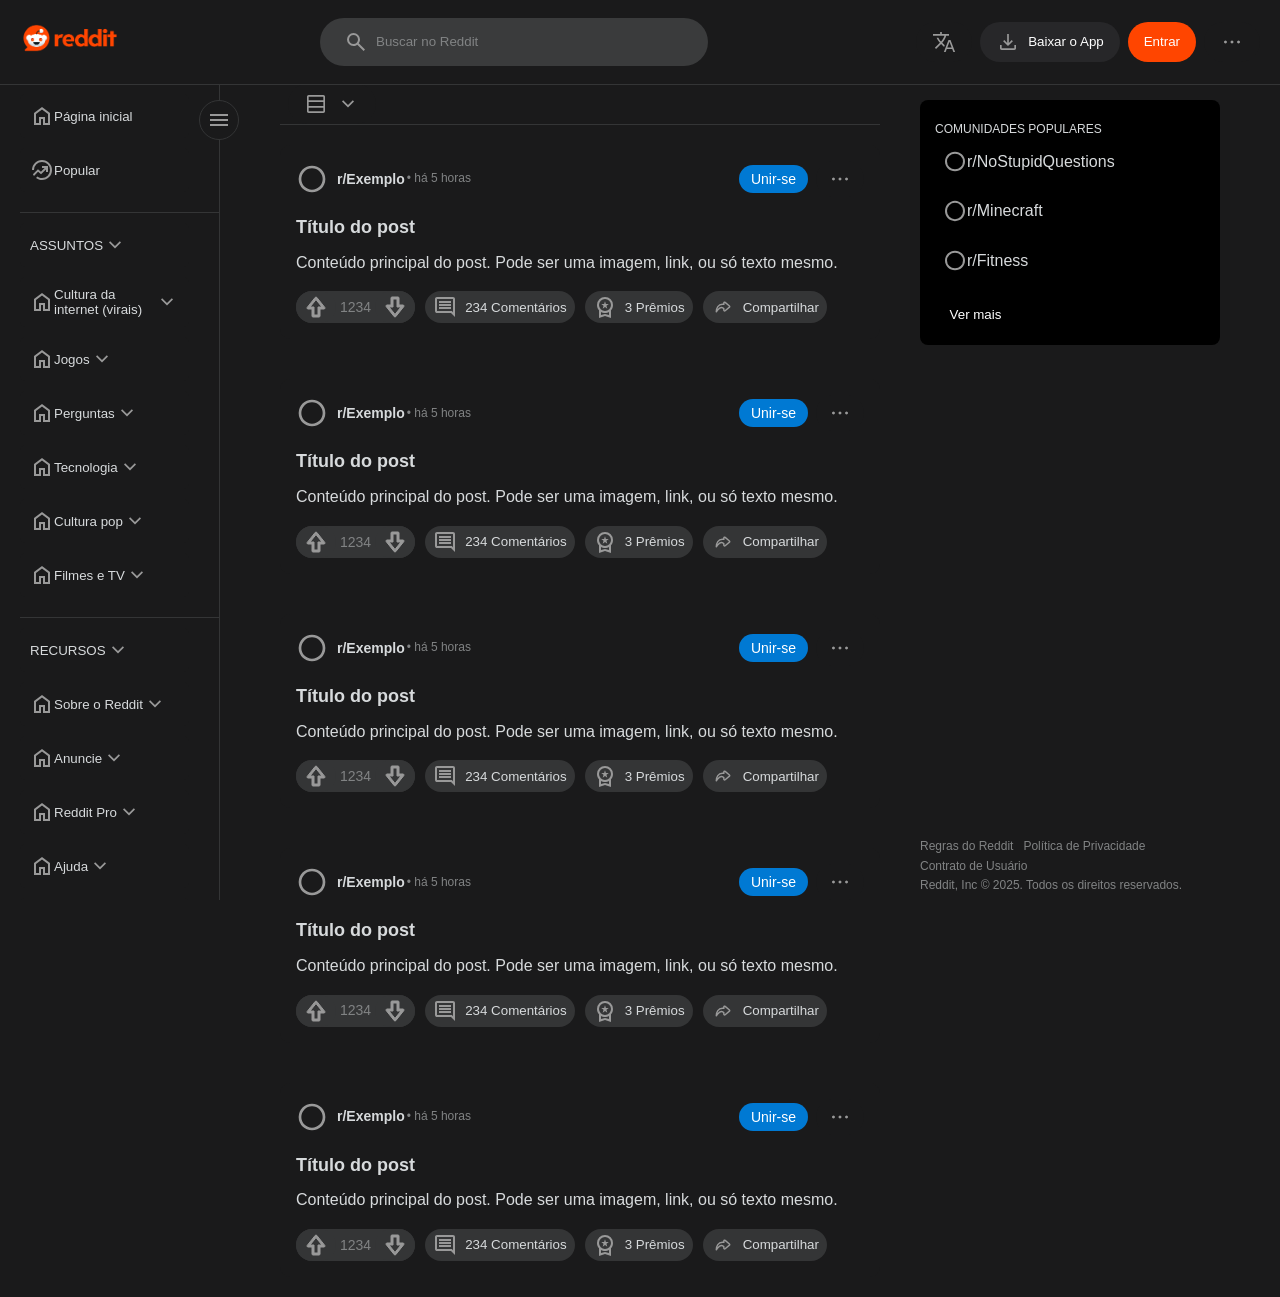
==== commit 8e151025: "Fix: Agora a sidebar abre e fecha sem sumir o botão do menu-sanduiche" ====
--- a/front-end/index.html
+++ b/front-end/index.html
@@ -38,7 +38,7 @@
                   </button>
               </div>
               <div>
-                  <button class="navbar-button" id="singin" id="singin">Entrar</button>
+                  <button class="navbar-button" id="singin-button">Entrar</button>
               </div>
               <div>
                   <button class="navbar-button" id="more-options">
@@ -52,7 +52,7 @@
   <!-- conteúdo principal da página -->
   <div class="main-container">
       <aside class="sidebar-esquerda" id="sidebar-esquerda">
-        <button class="toggle-sidebar-button" id="menu-sanduiche" onclick="esconderSideBar('sidebar-esquerda','menu-sanduiche')">
+        <button class="menu-sanduiche" id="" onclick="esconderSideBar2('sidebar-esquerda')">
           <img src="images/menu.svg" alt="menu sanduiche">
         </button>
         <div class="conteudo-scrollavel">
@@ -60,106 +60,106 @@
         
             <div class="sidebar-conteudo">
                 <div id="sidebar-esquerda-inicial">
-                    <button class="navbar-button" id="sidebar">
+                    <button class="sidebar-esquerda-button" id="">
                         <img src="images/home.svg" alt="home page">
                         Página inicial
                     </button>
-                    <button class="navbar-button" id="sidebar">
+                    <button class="sidebar-esquerda-button" id="">
                         <img src="images/popular.svg" alt="popular">
                         Popular
                     </button>
                 </div>
                 <div id="sidebar-esquerda-assuntos">
-                    <button id="space-between">
+                    <button class="sidebar-esquerda-button">
                         <span>
                             ASSUNTOS
                         </span>
                         <img src="images/arrow_dropdown.svg" alt="arrow dropdown" class="svg">
                     </button>
-                    <button class="navbar-button">
+                    <button class="sidebar-esquerda-button" >
                         <img src="images/home.svg" alt="home page">
                         Cultura da internet (virais)
                         <img src="images/arrow_dropdown.svg" alt="arrow dropdown" class="svg">
                     </button>    
-                    <button class="navbar-button">
+                    <button class="sidebar-esquerda-button" >
                         <img src="images/home.svg" alt="home page">
                         Jogos
                         <img src="images/arrow_dropdown.svg" alt="arrow dropdown" class="svg">
                     </button>
-                    <button class="navbar-button">
+                    <button class="sidebar-esquerda-button" >
                         <img src="images/home.svg" alt="home page">
                         Perguntas
                         <img src="images/arrow_dropdown.svg" alt="arrow dropdown" class="svg">
                     </button>
-                    <button class="navbar-button">
+                    <button class="sidebar-esquerda-button" >
                         <img src="images/home.svg" alt="home page">
                         Tecnologia
                         <img src="images/arrow_dropdown.svg" alt="arrow dropdown" class="svg">
                     </button>
-                    <button class="navbar-button">
+                    <button class="sidebar-esquerda-button" >
                         <img src="images/home.svg" alt="home page">
                         Cultura pop
                         <img src="images/arrow_dropdown.svg" alt="arrow dropdown" class="svg">
                     </button>  
-                    <button class="navbar-button">
+                    <button class="sidebar-esquerda-button" >
                         <img src="images/home.svg" alt="home page">
                         Filmes e TV
                         <img src="images/arrow_dropdown.svg" alt="arrow dropdown" class="svg">
                     </button>                                                                                                                            
                 </div>
                 <div id="sidebar-esquerda-recursos">
-                    <button id="space-between">
+                    <button class="sidebar-esquerda-button">
                         <span>
                             RECURSOS
                         </span>
                         <img src="images/arrow_dropdown.svg" alt="arrow dropdown" class="svg">
                     </button>
-                    <button class="navbar-button">
+                    <button class="sidebar-esquerda-button" >
                         <img src="images/home.svg" alt="home page">
                         Sobre o Reddit
                         <img src="images/arrow_dropdown.svg" alt="arrow dropdown" class="svg">
                       </button> 
-                    <button class="navbar-button">
+                    <button class="sidebar-esquerda-button" >
                         <img src="images/home.svg" alt="home page">
                         Anuncie
                         <img src="images/arrow_dropdown.svg" alt="arrow dropdown" class="svg">
                       </button> 
-                    <button class="navbar-button">
+                    <button class="sidebar-esquerda-button" >
                         <img src="images/home.svg" alt="home page">
                         Reddit Pro
                         <img src="images/arrow_dropdown.svg" alt="arrow dropdown" class="svg">
                       </button> 
-                    <button class="navbar-button">
+                    <button class="sidebar-esquerda-button" >
                         <img src="images/home.svg" alt="home page">
                         Ajuda
                         <img src="images/arrow_dropdown.svg" alt="arrow dropdown" class="svg">
                       </button> 
-                    <button class="navbar-button">
+                    <button class="sidebar-esquerda-button" >
                         <img src="images/home.svg" alt="home page">
                         Blog
                         <img src="images/arrow_dropdown.svg" alt="arrow dropdown" class="svg">
                       </button> 
-                    <button class="navbar-button">
+                    <button class="sidebar-esquerda-button" >
                         <img src="images/home.svg" alt="home page">
                         Carreiras
                         <img src="images/arrow_dropdown.svg" alt="arrow dropdown" class="svg">                    
                       </button> 
-                    <button class="navbar-button">
+                    <button class="sidebar-esquerda-button" >
                         <img src="images/home.svg" alt="home page">
                         Imprensa
                         <img src="images/arrow_dropdown.svg" alt="arrow dropdown" class="svg">                    
                     </button>    
-                    <button class="navbar-button">
+                    <button class="sidebar-esquerda-button" >
                         <img src="images/home.svg" alt="home page">
                         Comunidades
                         <img src="images/arrow_dropdown.svg" alt="arrow dropdown" class="svg">                    
                     </button> 
-                    <button class="navbar-button">                     
+                    <button class="sidebar-esquerda-button" >                      
                       <img src="images/home.svg" alt="home page">
                         O melhor do Reddit
                         <img src="images/arrow_dropdown.svg" alt="arrow dropdown" class="svg">                    
                     </button> 
-                    <button class="navbar-button">                    
+                    <button class="sidebar-esquerda-button" >                    
                       <img src="images/home.svg" alt="home page">
                         Assuntos
                         <img src="images/arrow_dropdown.svg" alt="arrow dropdown" class="svg">                    
@@ -186,8 +186,8 @@
                   </div>
                 </div>
                 <div class="post-acoes">
-                  <button class="botao-unir-se">Unir-se</button>
-                  <button class="botao-mais">
+                  <button class="botao-unir-se-post">Unir-se</button>
+                  <button class="botao-mais-post">
                     <img src="images/more.svg" alt="Mais opções" class="svg">
                   </button>
                 </div>
@@ -229,8 +229,8 @@
                   </div>
                 </div>
                 <div class="post-acoes">
-                  <button class="botao-unir-se">Unir-se</button>
-                  <button class="botao-mais">
+                  <button class="botao-unir-se-post">Unir-se</button>
+                  <button class="botao-mais-post">
                     <img src="images/more.svg" alt="Mais opções" class="svg">
                   </button>
                 </div>
@@ -272,8 +272,8 @@
                   </div>
                 </div>
                 <div class="post-acoes">
-                  <button class="botao-unir-se">Unir-se</button>
-                  <button class="botao-mais">
+                  <button class="botao-unir-se-post">Unir-se</button>
+                  <button class="botao-mais-post">
                     <img src="images/more.svg" alt="Mais opções" class="svg">
                   </button>
                 </div>
@@ -315,8 +315,8 @@
                   </div>
                 </div>
                 <div class="post-acoes">
-                  <button class="botao-unir-se">Unir-se</button>
-                  <button class="botao-mais">
+                  <button class="botao-unir-se-post">Unir-se</button>
+                  <button class="botao-mais-post">
                     <img src="images/more.svg" alt="Mais opções" class="svg">
                   </button>
                 </div>
@@ -358,8 +358,8 @@
                   </div>
                 </div>
                 <div class="post-acoes">
-                  <button class="botao-unir-se">Unir-se</button>
-                  <button class="botao-mais">
+                  <button class="botao-unir-se-post">Unir-se</button>
+                  <button class="botao-mais-post">
                     <img src="images/more.svg" alt="Mais opções" class="svg">
                   </button>
                 </div>
@@ -415,7 +415,7 @@
                       r/Fitness
                   </span>
               </div>
-              <button id="sidebar-direita-button" >Ver mais</button>
+              <button class="sidebar-direita-button" >Ver mais</button>
           </div>
           <footer class="footer">
               <div class="footer-links">
--- a/front-end/css/styles.css
+++ b/front-end/css/styles.css
@@ -1,128 +1,45 @@
+@import url('components/buttons.css');
+@import url('components/feed.css');
+@import url('components/navbar.css');
+@import url('components/post.css');
+@import url('components/sidebar-direita.css');
+@import url('components/sidebar-esquerda.css');
+   
+:root {
+--cor-primaria: #0079d3;
+--cor-secundaria: #ff4500;
 
-   :root {
-    --cor-primaria: #0079d3;
-    --cor-secundaria: #ff4500;
+--fundo-principal: #1a1a1b;
+--fundo-card: #272729;
+--fundo-hover: #3a3b3c;
+
+--texto-principal: #d7dadc;
+--texto-secundario: #818384;
+
+--borda-cor: #343536;
+--sombra-leve: rgba(255, 255, 255, 0.05);
+
+--branco: #ffffff;
+--preto: #000000;
+}
   
-    --fundo-principal: #1a1a1b;
-    --fundo-card: #272729;
-    --fundo-hover: #3a3b3c;
-  
-    --texto-principal: #d7dadc;
-    --texto-secundario: #818384;
-  
-    --borda-cor: #343536;
-    --sombra-leve: rgba(255, 255, 255, 0.05);
-  
-    --branco: #ffffff;
-    --preto: #000000;
-  }
-  
-  * {
-    margin: 0;
-    padding: 0;
-    box-sizing: border-box;
-  }
-  
-  body {
-    font-family: Arial, sans-serif;
-    background-color: var(--fundo-principal);
-    color: var(--texto-principal);
-    line-height: 1.6;
-  }
+* {
+  margin: 0;
+  padding: 0;
+  box-sizing: border-box;
+}
 
-  .svg{
-    height: 24px;
-    width: 24px;
-  }
+body {
+  font-family: Arial, sans-serif;
+  background-color: var(--fundo-principal);
+  color: var(--texto-principal);
+  line-height: 1.6;
+}
 
-  /* Navbar antes */
-  /* .navbar { 
-    background-color: var(--fundo-principal);
-    padding: 10px 20px;
-    border-bottom: 1px solid var(--borda-cor);
-    position: relative;
-  } */
-
-  /* Navbar GPT */
-  .navbar {
-    background-color: var(--fundo-principal);
-    padding: 10px 20px;
-    border-bottom: 1px solid var(--borda-cor);
-    position: fixed;       /* FIXA no topo da tela */
-    top: 0;
-    left: 0;
-    width: 100%;           /* Garante que ocupe a largura total */
-    z-index: 1000;         /* Fica sobre o conteúdo */
-  }
-  
-
-  .navbar-container {
-    display: flex;
-    align-items: center;
-    justify-content: space-between;
-  }
-  
-  .navbar-logo img {
-    width: 100px;
-  }
-
-  .navbar-search-bar{
-    display: flex;
-    align-items: center;
-    background-color: var(--fundo-hover);
-    border-radius: 999px;
-    padding: 12px 24px;
-    gap: 8px;
-  }
-
-  .navbar-search-container{
-    display: flex;
-    align-items: center;
-  }
-  
-  .navbar-search-bar input {
-    background: transparent;
-    border: none;
-    outline: none;
-    color: var(--texto-principal);
-    width: 300px;
-  }
-
-  .navbar-buttons{
-    display: flex;
-  }
-  
-  .navbar-search-bar input::placeholder {
-    color: var(--texto-secundario);
-  }
-  
-  .navbar-traducao img {
-    width: 24px;
-    height: 24px;
-  }
-  
-  .navbar-button{
-    height: 100%;
-    background-color: var(--fundo-principal);
-    color: var(--branco);
-    border: none;
-    padding: 8px 16px;
-    margin-left: 8px;
-    border-radius: 20px;
-    cursor: pointer;
-    transition: background-color 0.3s;
-    display: flex;          /* Adiciona flexbox no botão */
-    align-items: center;    /* Centraliza imagem e texto verticalmente */
-    gap: 8px;               /* Espaço entre a imagem e o texto */
-  }
-  
-  .navbar-button:hover {
-    background-color: var(--fundo-hover);
-  }
-
-  #reddit-logo-navbar, #search-button{
-    cursor: pointer;
-  }
+.svg{
+  height: 24px;
+  width: 24px;
+}
 
   #sidebar{
     margin-left: 0px;
@@ -131,10 +48,6 @@
 
   #baixar-app{
     background-color: var(--fundo-card);
-  }
-
-  #singin{
-    background-color: var(--cor-secundaria);
   }
   
   .main-container {
@@ -156,376 +69,6 @@
     flex-direction: column;
     padding-top: 10px;
   } */
-
-  .sidebar-esquerda {
-    position: fixed;       /* FIXA na lateral esquerda */
-    top: 0;
-    left: 20px;
-    width: 200px;
-    height: 100vh;
-    background-color: var(--fundo-principal);
-    border-right: 1px solid var(--borda-cor);
-    display: flex;
-    flex-direction: column;
-    padding-top: 60px;     /* Compensa a altura da navbar, se necessário */
-    z-index: 999;
-    padding-top: 84px;
-    overflow: hidden;
-  }
-
-  .sidebar-escondida {
-    transform: translateX(-180px);
-    transition: transform 0.3s ease-in-out;
-    overflow-y: hidden;
-  
-  }
-
-
-  .conteudo-scrollavel {
-  overflow-y: auto;
-  height: calc(100vh - 84px);
-  }
-
-  .conteudo-scrollavel::-webkit-scrollbar {
-    width: 8px; 
-  }
-
-  .conteudo-scrollavel::-webkit-scrollbar-track {
-    background: var(--fundo-principal);
-    border-radius: 4px;
-  }
-
-
-  .conteudo-scrollavel::-webkit-scrollbar-thumb {
-    background-color: var(--borda-cor);
-    border-radius: 4px;
-    border: 2px solid var(--fundo-principal);
-  }
-
-
-  .conteudo-scrollavel::-webkit-scrollbar-thumb:hover {
-    background-color: var(--texto-principal);
-  }
-
-
-  .sidebar-esquerda button {
-    background-color: var(--fundo-principal);
-    color: var(--texto-principal);
-    border: none;
-    padding: 10px;
-    width: 85%;
-    text-align: left;
-    margin-bottom: 10px;
-    border-radius: 5px;
-    cursor: pointer;
-    margin-left: 0;
-    display: flex;
-    align-items: center;
-  }
-
-  #space-between{
-    justify-content: space-between;
-  }
-  
-  .sidebar-esquerda button:hover {
-    background-color: var(--fundo-hover);
-  }
-
-  #menu-sanduiche{
-    position: fixed;
-    top: 94px;
-    left: 200px;
-    width: 40px;
-    height: 40px;
-    border-radius: 50%;
-    border: 1px solid var(--borda-cor);
-    display: flex;
-    align-items: center;
-    justify-content: center;
-    cursor: pointer;
-  }
-
-    #menu-sanduiche-escondido{
-    position: fixed;
-    top: 94px;
-    left: 180px;
-    width: 40px;
-    height: 40px;
-    border-radius: 50%;
-    border: 1px solid var(--borda-cor);
-    display: flex;
-    align-items: center;
-    justify-content: center;
-    cursor: pointer;
-    z-index: 10001;
-  }
-
-  #sidebar-esquerda-inicial, #sidebar-esquerda-assuntos{
-    border-bottom: 1px solid var(--borda-cor);
-    padding-bottom: 10px; /* Adiciona espaço interno antes da borda */
-    margin-bottom: 10px;  /* Adiciona espaço depois da borda para separar do próximo conteúdo */
-    margin-top: 10px;
-  }
-
-  .feed {
-    flex: 1;
-    display: flex;
-    flex-direction: column;
-    gap: 20px;
-    margin-right: 10px;
-    margin-left: 60px;
-    margin-right: 300px;
-  }
-
-  #type-of-visualization-feed{
-    border-bottom: 1px solid var(--borda-cor);
-  }
-  
-  .sidebar-direita {
-    width: 300px;
-    background-color: var(--preto);
-    padding: 15px;
-    border-radius: 8px;
-    height: fit-content;
-    margin-top: 20px;
-  }
-
-  .sidebar-direita h5 {
-    margin-bottom: 10px;
-    font-size: 16px;
-    color: var(--texto-principal);
-  }
-  
-  .comunidades-populares {
-    padding: 8px;
-    background-color: var(--preto);
-    border-radius: 5px;
-    margin-bottom: 8px;
-    cursor: pointer;
-    display: flex;
-  }
-  
-  .comunidades-populares:hover {
-    background-color: var(--borda-cor);
-  }
-  
-  .sidebar-direita button {
-    background-color: var(--preto);
-    color: var(--branco);
-    border: none;
-    padding: 8px 4px;
-    width: 30%;
-    margin-top: 10px;
-    border-radius: 20px;
-    cursor: pointer;
-  }
-  
-  .sidebar-direita button:hover {
-    background-color: var(--borda-cor);
-  }
-
-  #title-comunidades-populares{
-    font-size: 12px;
-  }
-
-  .sidebar-comunidades-populares{
-    display: flex;
-    flex-direction: column;
-    justify-content: space-between;
-    height: 100vh;
-    top: 80px;
-    right: 60px;
-    width: 300px;
-    justify-content: space-between;
-    height: calc(100vh - 75px);
-    position: fixed;
-    overflow-y: auto;
-  }
-  
-  .footer {
-    width: 300px;
-    background-color: var(--preto);
-    height: fit-content;
-    background-color: var(--fundo-principal);
-    display: flex;
-    flex-direction: column;
-    flex-wrap: wrap;
-    justify-content: space-between;
-    gap: 10px;
-    padding-bottom: 10px;
-}
-
-.footer-links {
-    display: flex;
-    /* justify-content: space-around; */
-    display: flex;
-    flex-wrap: wrap;
-    width: 100%;
-    max-width: 600px;
-}
-
-.footer-links a {
-    color: var(--texto-secundario);
-    text-decoration: none;
-    font-size: 12px;
-    margin-right: 10px;
-}
-
-.footer-links a:hover {
-    text-decoration: underline;
-}
-
-.footer-copy {
-    color: var(--texto-secundario);
-    font-size: 12px;
-    text-align: center;
-}
-
-  .post {
-    background-color: var(--fundo-principal);
-    border-radius: 10px;
-    padding: 16px;
-    margin-bottom: 20px;
-    display: flex;
-    flex-direction: column;
-    gap: 16px;
-  }
-
-  .post:hover{
-    background-color: var(--borda-cor);
-  }
-  
-  .post-top {
-    display: flex;
-    justify-content: space-between;
-    align-items: center;
-  }
-  
-  .post-comunidade-info {
-    display: flex;
-    align-items: center;
-    gap: 8px;
-  }
-  
-  .post-comunidade-foto {
-    width: 32px;
-    height: 32px;
-    border-radius: 50%;
-  }
-  
-  .post-comunidade-detalhes {
-    display: flex;
-    flex-direction: auto;
-    align-items: center;
-  }
-
-  .post-comunidade-detalhes span{
-    margin: 1px;
-  }
-  
-  .post-comunidade-nome {
-    font-weight: bold;
-    font-size: 14px;
-  }
-  
-  .post-tempo {
-    font-size: 12px;
-    color: var(--texto-secundario);
-  }
-  
-  .post-acoes {
-    display: flex;
-    align-items: center;
-    gap: 8px;
-  }
-  
-  .botao-unir-se {
-    background-color: var(--cor-primaria);
-    color: white;
-    border: none;
-    padding: 6px 12px;
-    border-radius: 20px;
-    cursor: pointer;
-    font-size: 14px;
-  }
-  
-  .botao-unir-se:hover {
-    background-color: #005999; /* um tom mais escuro */
-  }
-  
-  .botao-mais {
-    border: none;
-    height: 100%;
-    background-color: var(--fundo-principal);
-    color: var(--branco);
-    padding: 6px 12px;
-    border-radius: 20px;
-    cursor: pointer;
-    display: flex;          /* Adiciona flexbox no botão */
-    align-items: center;    /* Centraliza imagem e texto verticalmente */
-  }
-
-  .botao-mais:hover{
-    background-color: var(--fundo-hover);
-  }
-  
-  .post-conteudo {
-    display: flex;
-    flex-direction: column;
-    gap: 8px;
-  }
-  
-  .post-titulo {
-    font-size: 18px;
-  }
-  
-  .post-texto {
-    font-size: 14px;
-    color: var(--texto-principal);
-  }
-  
-  .post-interacoes {
-    display: flex;
-    justify-content: flex-start;
-    align-items: center;
-    font-size: 14px;
-    color: var(--texto-secundario);
-    gap: 10px;
-  }
-  
-  .post-interacoes > div {
-    display: flex;
-    align-items: center;
-    gap: 4px;
-  }
-
-  .post-interacoes-button{
-    height: 100%;
-    background-color: var(--borda-cor);
-    color: var(--branco);
-    border: none;
-    padding: 4px 8px;
-    border-radius: 20px;
-    cursor: pointer;
-    transition: background-color 0.3s;
-    display: flex;          /* Adiciona flexbox no botão */
-    align-items: center;    /* Centraliza imagem e texto verticalmente */
-    gap: 8px;               /* Espaço entre a imagem e o texto */
-
-  }
-
-  .post-interacoes-button:hover{
-    background-color: var(--fundo-hover);
-  }
-
-  .post-interacoes-button span{
-    color: var(--texto-principal);
-  }
- 
-  .post-votos {
-    background-color: var(--borda-cor);
-    border-radius: 999px;
-  }
   
 
   
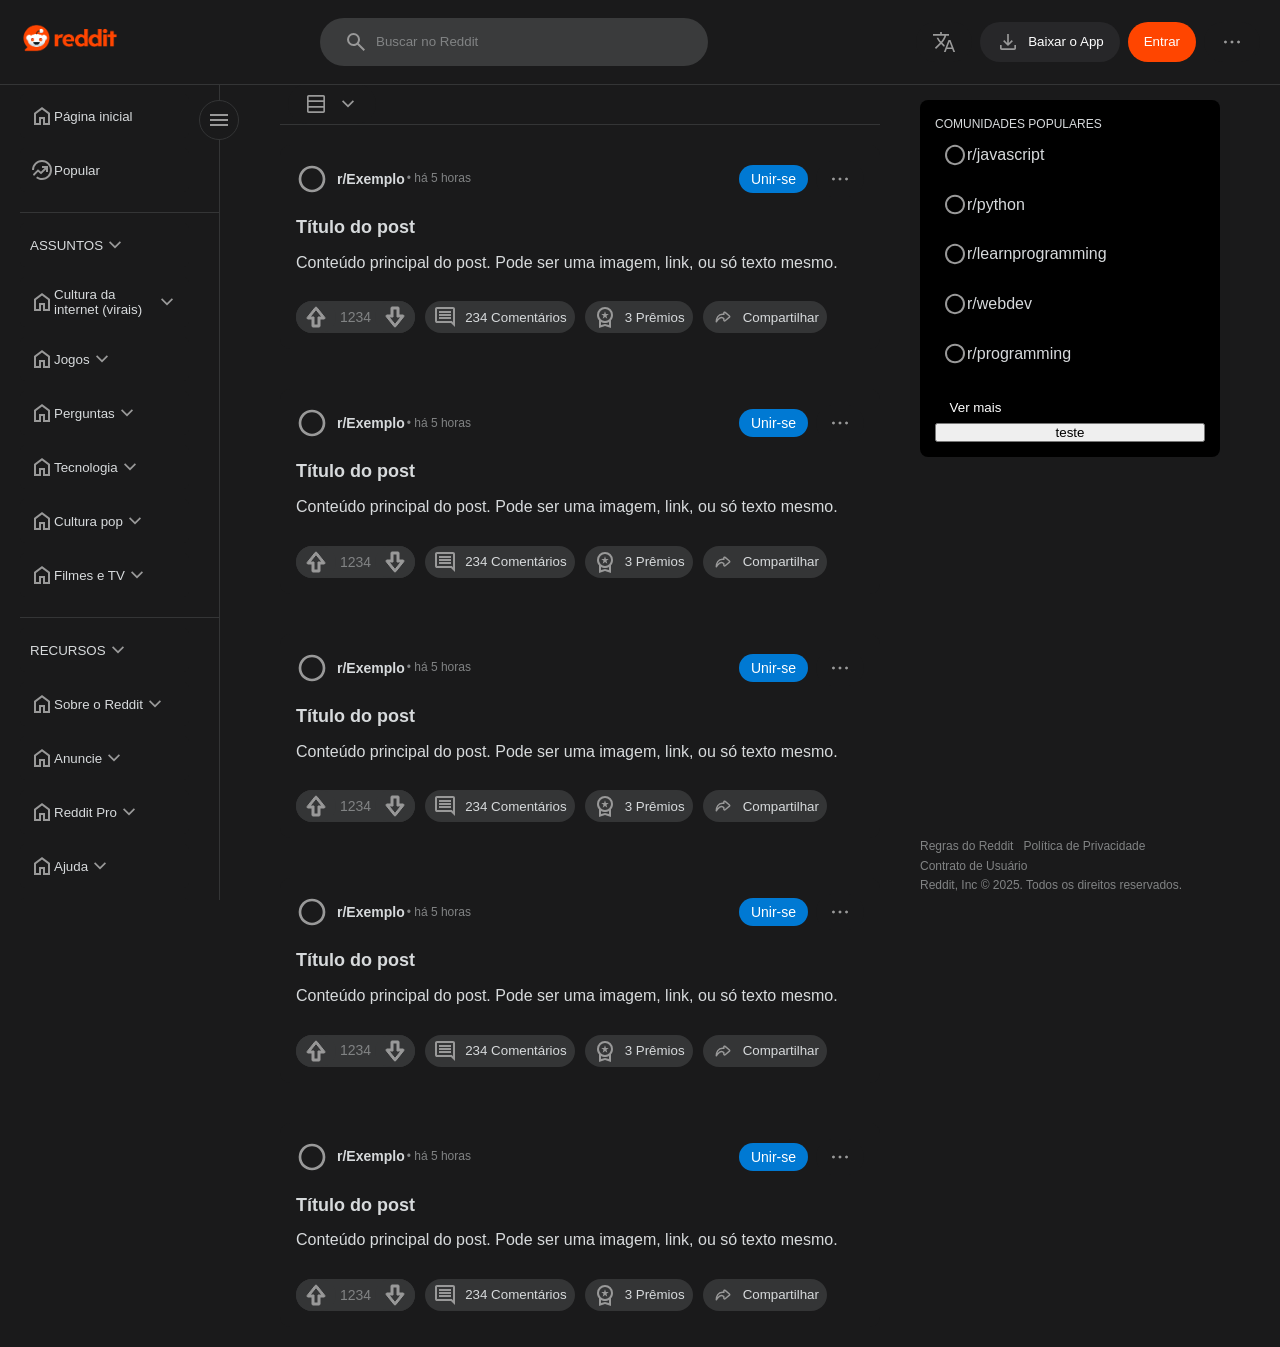
==== commit 12e9e2db: "Feat: Janela de download adicionada" ====
--- a/front-end/index.html
+++ b/front-end/index.html
@@ -32,7 +32,7 @@
                   </button>
               </div>
               <div>
-                  <button class="navbar-button" id="baixar-app">
+                  <button class="navbar-button" id="baixar-app" onclick="hideAndSeeDownloadWindow()">
                       <img src="images/download.svg" alt="download symbol" class="svg">
                       <span>Baixar o App</span>
                   </button>
@@ -52,7 +52,7 @@
   <!-- conteúdo principal da página -->
   <div class="main-container">
       <aside class="sidebar-esquerda" id="sidebar-esquerda">
-        <button class="menu-sanduiche" id="" onclick="esconderSideBar2('sidebar-esquerda')">
+        <button class="menu-sanduiche" id="" onclick="esconderSideBar('sidebar-esquerda')">
           <img src="images/menu.svg" alt="menu sanduiche">
         </button>
         <div class="conteudo-scrollavel">
@@ -392,12 +392,12 @@
             </div>
       </main>
       <aside class="sidebar-comunidades-populares">
-          <div class="sidebar-direita">
+          <div class="sidebar-direita" id="sidebar-direita">
               <span id="title-comunidades-populares">
                   COMUNIDADES POPULARES
               </span>
 
-              <div class="comunidades-populares">
+              <!-- <div class="comunidades-populares">
                   <img src="images/circle.svg" alt="circle">
                   <span>
                       r/NoStupidQuestions
@@ -414,9 +414,10 @@
                   <span>
                       r/Fitness
                   </span>
-              </div>
-              <button class="sidebar-direita-button" >Ver mais</button>
-          </div>
+              </div> -->
+              <button class="sidebar-direita-button" id="ver-mais-sidebar-direita" onclick="ver_mais()">Ver mais</button>
+              <button onclick="ver_mais()">teste</button>
+            </div>
           <footer class="footer">
               <div class="footer-links">
                   <a href="#">Regras do Reddit</a>
--- a/front-end/css/styles.css
+++ b/front-end/css/styles.css
@@ -4,6 +4,7 @@
 @import url('components/post.css');
 @import url('components/sidebar-direita.css');
 @import url('components/sidebar-esquerda.css');
+@import url('components/janelas.css');
    
 :root {
 --cor-primaria: #0079d3;
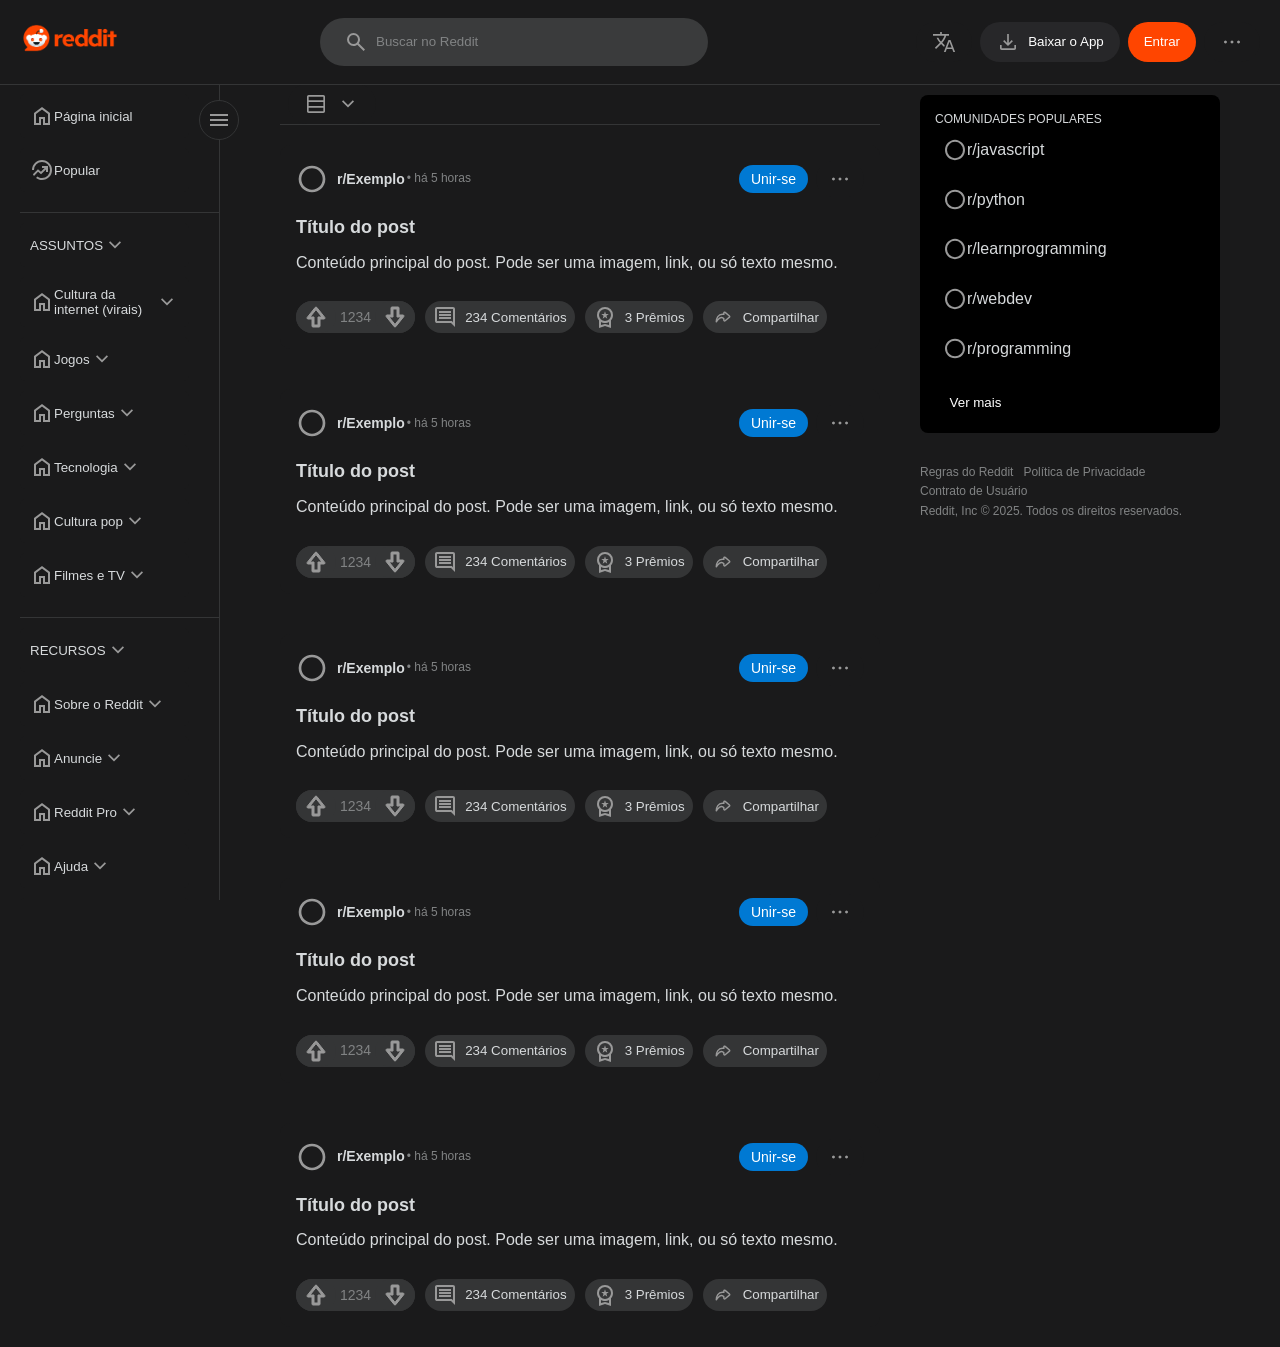
==== commit 40dea8e2: "Sidebar direita funcional" ====
--- a/front-end/index.html
+++ b/front-end/index.html
@@ -392,6 +392,7 @@
             </div>
       </main>
       <aside class="sidebar-comunidades-populares">
+        <div class="conteudo-scrollavel-sidebar-direita">
           <div class="sidebar-direita" id="sidebar-direita">
               <span id="title-comunidades-populares">
                   COMUNIDADES POPULARES
@@ -416,7 +417,6 @@
                   </span>
               </div> -->
               <button class="sidebar-direita-button" id="ver-mais-sidebar-direita" onclick="ver_mais()">Ver mais</button>
-              <button onclick="ver_mais()">teste</button>
             </div>
           <footer class="footer">
               <div class="footer-links">
@@ -426,6 +426,8 @@
                   <a href="#">Reddit, Inc © 2025. Todos os direitos reservados.</a>
               </div>
           </footer>
+
+        </div>
       </aside>
   </div>
 
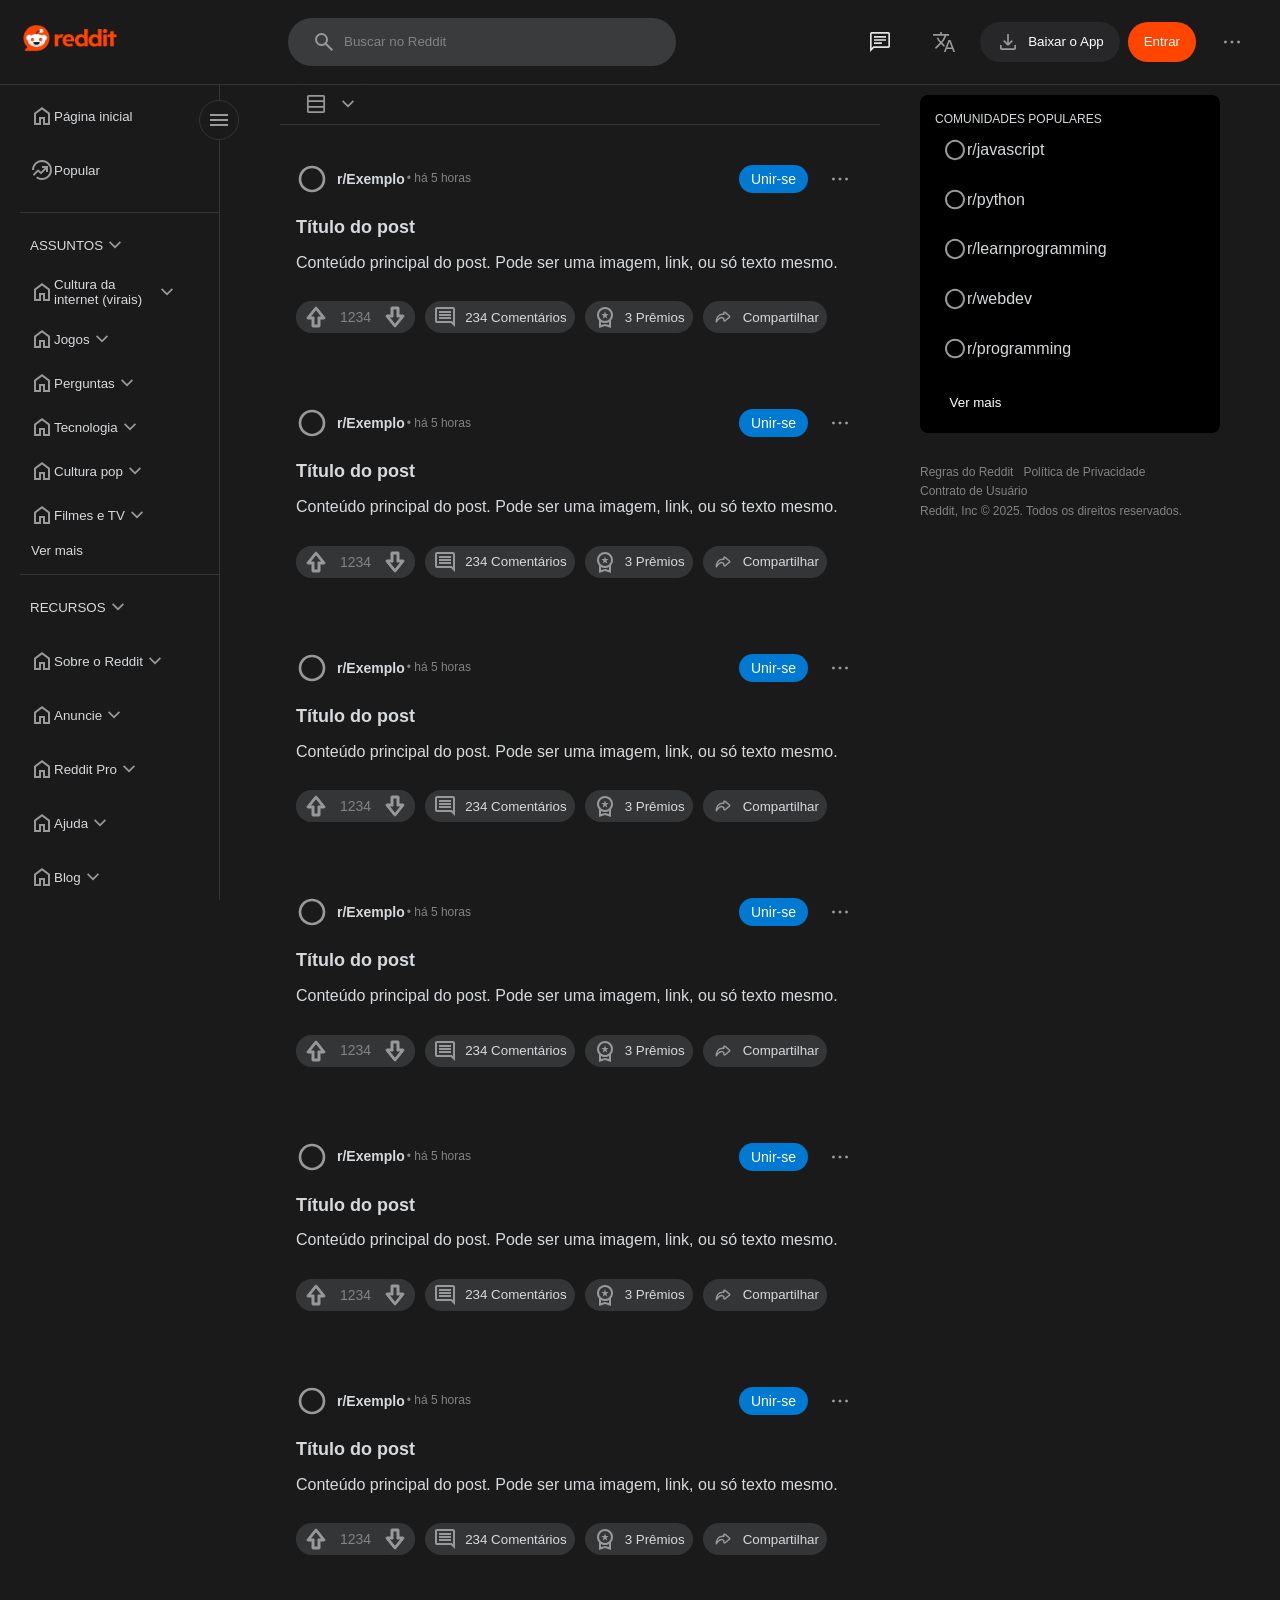
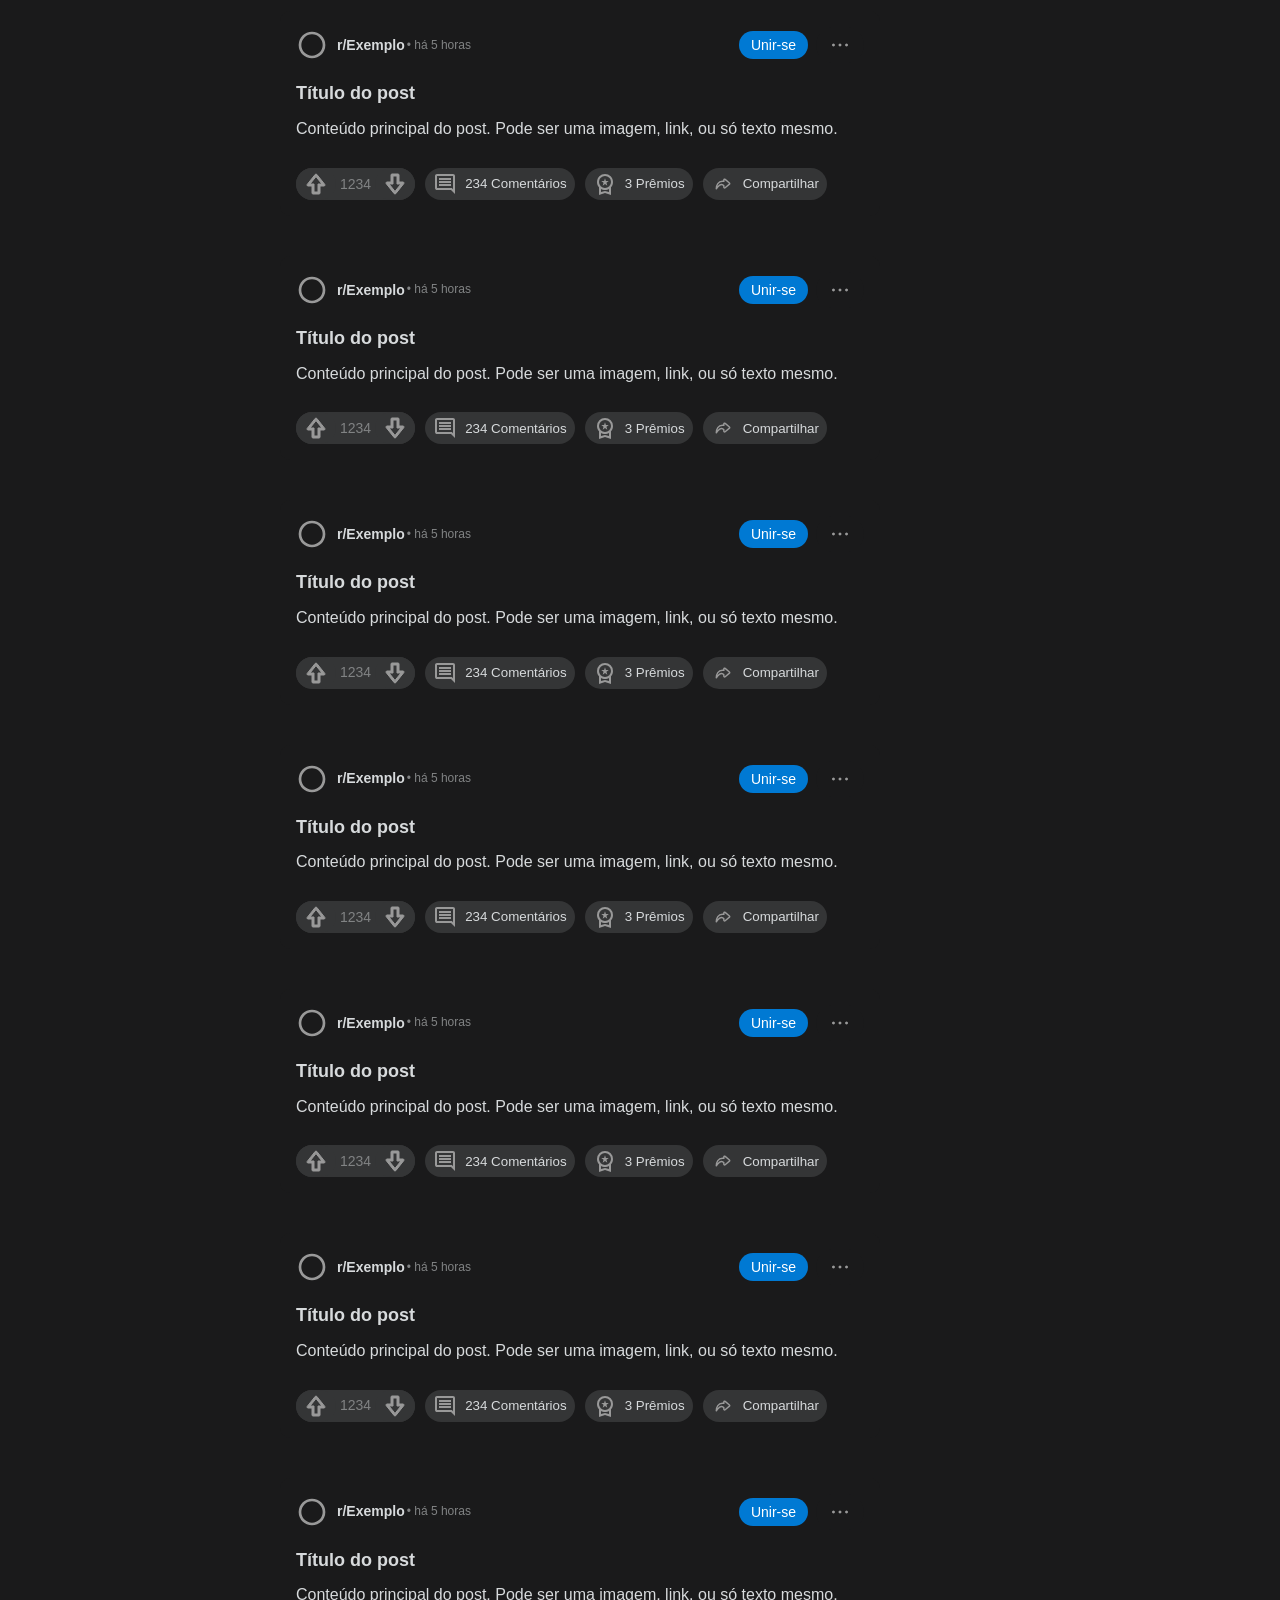
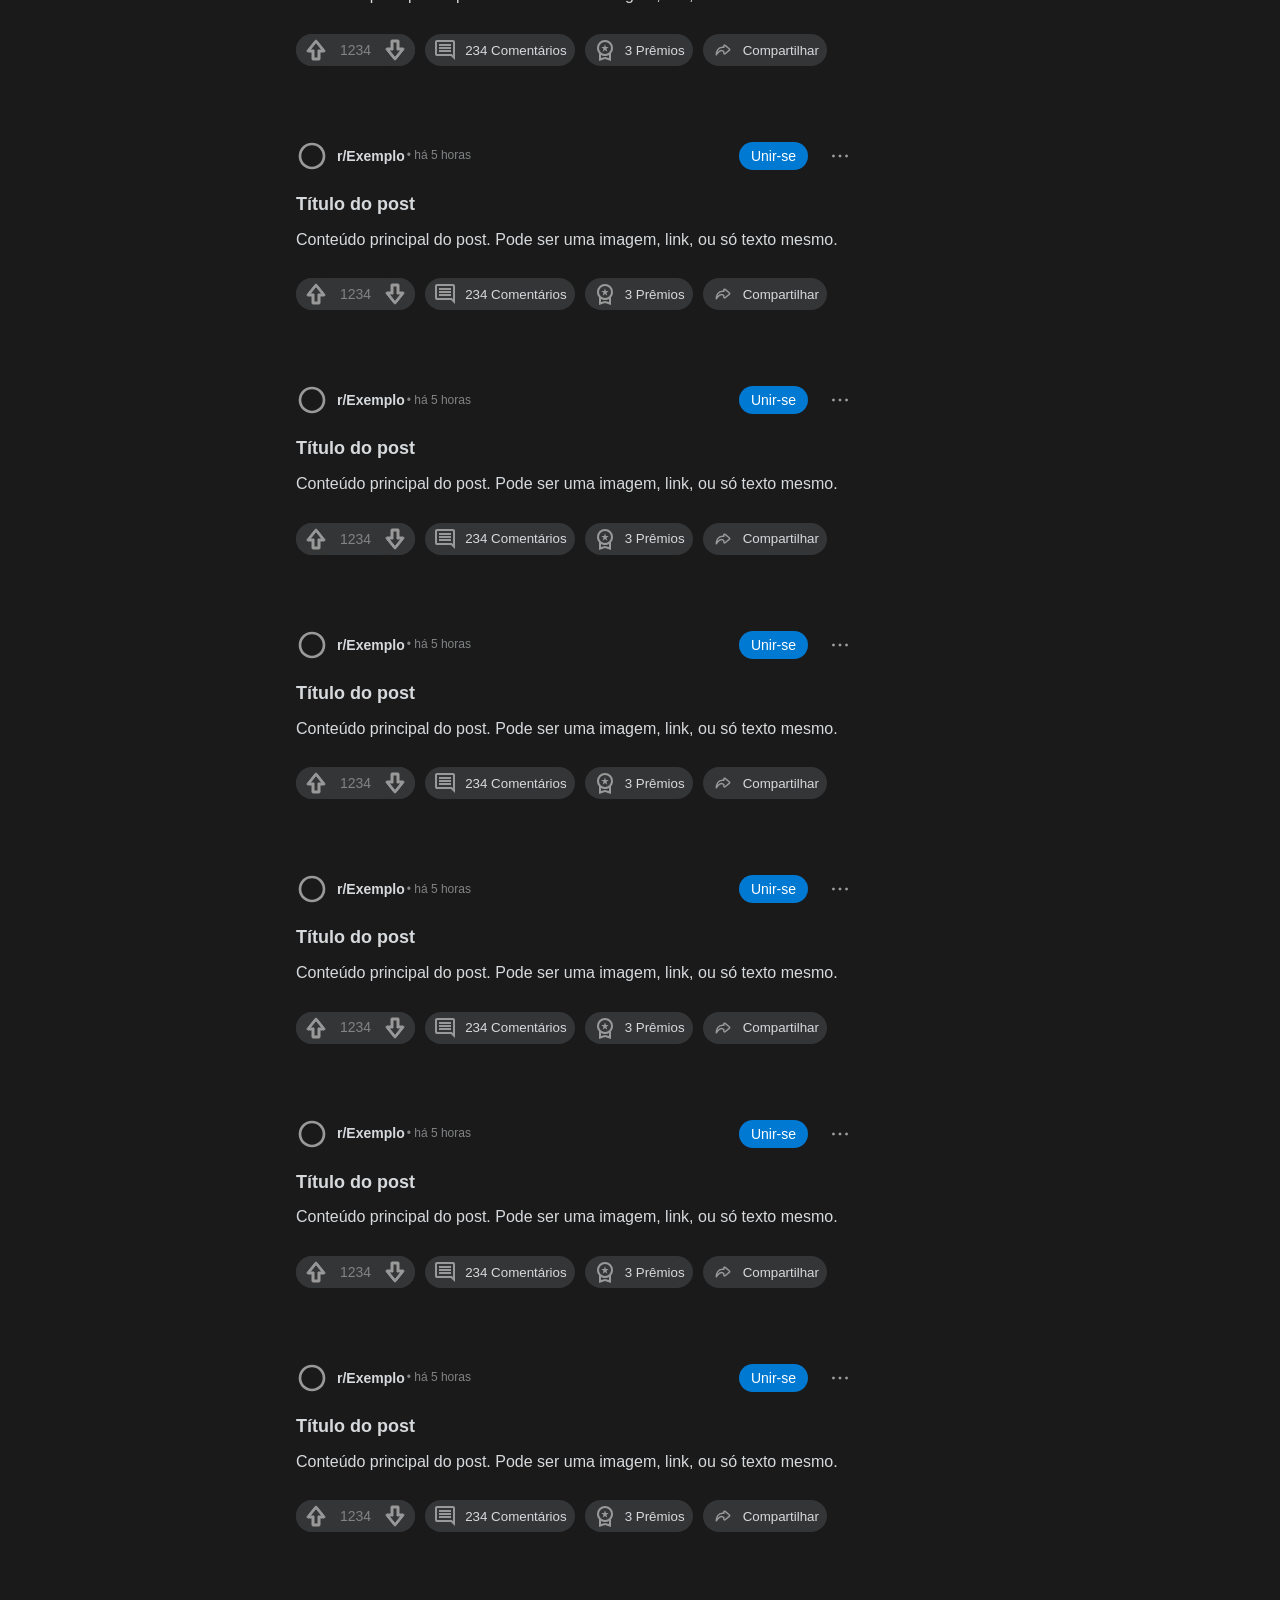
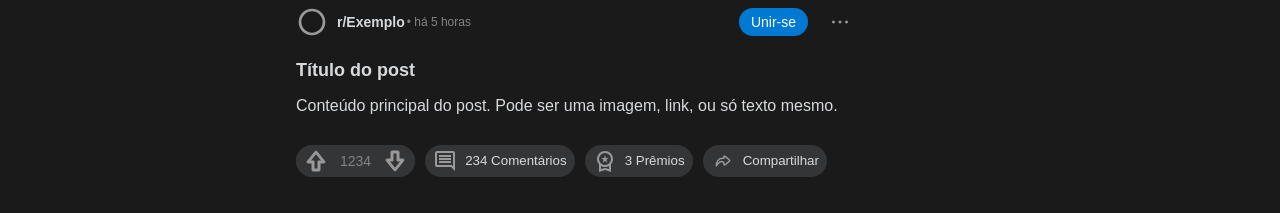
==== commit c7b5b3bc: "Finalizado em html + css + js" ====
--- a/front-end/index.html
+++ b/front-end/index.html
@@ -25,26 +25,51 @@
 
               </div>
           </div>
-          <div class="navbar-buttons">
-              <div class="navbar-traducao">
+            <div class="navbar-buttons">
+                <div class="navbar-traducao">
+                  <button class="navbar-button" id="bate-papo-button" onclick="hideAndSeeBatePapo()">
+                      <img src="images/bate-papo.svg" alt="Translation symbol" class="svg">
+                  </button>
+                  <div class="bate-papo" id="bate-papo">
+                    <div class="bate-papo-conversas">
+                        <div class="bate-papo-conversas-cabecalho">
+                            <img src="images/reddit-logo.png" alt="reddit-logo">
+                        </div>
+                        <div class="bate-papo-conversas-conversas" id="bate-papo-conversas-conversas">
+                        </div>
+                    </div>
+                    <div class="bate-papo-chat">
+                        <div class="bate-papo-chat-user-info" id="bate-papo-chat-user-info">                         
+                        </div>
+                        <div class="bate-papo-chat-mensagens" id="container-mensagens"></div>
+                        <div class="bate-papo-chat-enviar-mensagem">
+                            <input type="text" placeholder="Digite a sua mensagem...">
+                            <button class="botao-enviar">
+                                <img src="images/send_message.svg" alt="Enviar">
+                            </button>
+                        </div>
+                    </div>
+                  </div>
+                </div>
+                <div class="navbar-traducao">
                   <button class="navbar-button">
                       <img src="images/translate_symbol.svg" alt="Translation symbol" class="svg">
                   </button>
-              </div>
-              <div>
-                  <button class="navbar-button" id="baixar-app" onclick="hideAndSeeDownloadWindow()">
-                      <img src="images/download.svg" alt="download symbol" class="svg">
-                      <span>Baixar o App</span>
-                  </button>
-              </div>
-              <div>
-                  <button class="navbar-button" id="singin-button">Entrar</button>
-              </div>
-              <div>
-                  <button class="navbar-button" id="more-options">
-                      <img src="images/more.svg" alt="..." class="svg">
-                  </button>
-              </div>
+                </div>
+                <div>
+                    <button class="navbar-button" id="baixar-app" onclick="hideAndSeeDownloadWindow()">
+                        <img src="images/download.svg" alt="download symbol" class="svg">
+                        <span>Baixar o App</span>
+                    </button>
+                </div>
+                <div>
+                    <button class="navbar-button" id="singin-button">Entrar</button>
+                </div>
+                <div>
+                    <button class="navbar-button" id="more-options">
+                        <img src="images/more.svg" alt="..." class="svg">
+                    </button>
+                </div>
           </div>
       </div>
   </header>
@@ -70,42 +95,193 @@
                     </button>
                 </div>
                 <div id="sidebar-esquerda-assuntos">
-                    <button class="sidebar-esquerda-button">
+                    <button class=" dropdown-sidebar-esquerda-button">
                         <span>
                             ASSUNTOS
                         </span>
                         <img src="images/arrow_dropdown.svg" alt="arrow dropdown" class="svg">
                     </button>
-                    <button class="sidebar-esquerda-button" >
-                        <img src="images/home.svg" alt="home page">
-                        Cultura da internet (virais)
-                        <img src="images/arrow_dropdown.svg" alt="arrow dropdown" class="svg">
-                    </button>    
-                    <button class="sidebar-esquerda-button" >
-                        <img src="images/home.svg" alt="home page">
-                        Jogos
-                        <img src="images/arrow_dropdown.svg" alt="arrow dropdown" class="svg">
-                    </button>
-                    <button class="sidebar-esquerda-button" >
-                        <img src="images/home.svg" alt="home page">
-                        Perguntas
-                        <img src="images/arrow_dropdown.svg" alt="arrow dropdown" class="svg">
-                    </button>
-                    <button class="sidebar-esquerda-button" >
-                        <img src="images/home.svg" alt="home page">
-                        Tecnologia
-                        <img src="images/arrow_dropdown.svg" alt="arrow dropdown" class="svg">
-                    </button>
-                    <button class="sidebar-esquerda-button" >
-                        <img src="images/home.svg" alt="home page">
-                        Cultura pop
-                        <img src="images/arrow_dropdown.svg" alt="arrow dropdown" class="svg">
-                    </button>  
-                    <button class="sidebar-esquerda-button" >
-                        <img src="images/home.svg" alt="home page">
-                        Filmes e TV
-                        <img src="images/arrow_dropdown.svg" alt="arrow dropdown" class="svg">
-                    </button>                                                                                                                            
+                    <div class="dropdown-content">
+                        <button class="dropdown-sidebar-esquerda-button" >
+                            <img src="images/home.svg" alt="home page">
+                            Cultura da internet (virais)
+                            <img src="images/arrow_dropdown.svg" alt="arrow dropdown" class="svg">
+                        </button>
+                        <div class="dropdown-subcontent">
+                            <button class="subassunto-sidebar-esquerda-button" >
+                                Coisas incríveis
+                            </button> 
+                            <button class="subassunto-sidebar-esquerda-button" >
+                                Animais e pets
+                            </button>         
+                            <button class="subassunto-sidebar-esquerda-button" >
+                                Constrangedor e vergonhoso
+                            </button>                     
+                            <button class="subassunto-sidebar-esquerda-button" >
+                                Humor
+                            </button>
+                            <button class="subassunto-sidebar-esquerda-button" >
+                                Interesses
+                            </button>     
+                            <button class="subassunto-sidebar-esquerda-button" >
+                                Memes
+                            </button> 
+                            <button class="subassunto-sidebar-esquerda-button" >
+                                Estranhamente prazeroso
+                            </button>                  
+                            <button class="subassunto-sidebar-esquerda-button" >
+                                Reddit Meta
+                            </button>      
+                            <button class="subassunto-sidebar-esquerda-button" >
+                                De aquecer o coração
+                            </button>
+                        </div>
+                        <button class="dropdown-sidebar-esquerda-button" >
+                            <img src="images/home.svg" alt="home page">
+                            Jogos
+                            <img src="images/arrow_dropdown.svg" alt="arrow dropdown" class="svg">
+                        </button>
+                        <div class="dropdown-subcontent">
+                            <button class="subassunto-sidebar-esquerda-button" >
+                                Jogos de ação
+                            </button> 
+                            <button class="subassunto-sidebar-esquerda-button" >
+                                Jogos de aventura
+                            </button>         
+                            <button class="subassunto-sidebar-esquerda-button" >
+                                e-Sports
+                            </button>                     
+                            <button class="subassunto-sidebar-esquerda-button" >
+                                Consoles e acessórios
+                            </button>
+                            <button class="subassunto-sidebar-esquerda-button" >
+                                Notícias e discussões
+                            </button>     
+                            <button class="subassunto-sidebar-esquerda-button" >
+                                Jogos mobile
+                            </button> 
+                            <button class="subassunto-sidebar-esquerda-button" >
+                                Outros jogos
+                            </button>                  
+                            <button class="subassunto-sidebar-esquerda-button" >
+                                Jogos de RPG
+                            </button>      
+                            <button class="subassunto-sidebar-esquerda-button" >
+                                Jogos de simulação
+                            </button>
+                            <button class="subassunto-sidebar-esquerda-button" >
+                                Esportes e jogos de combate
+                            </button>
+                            <button class="subassunto-sidebar-esquerda-button" >
+                                Jogos de estratégia
+                            </button>
+                            <button class="subassunto-sidebar-esquerda-button" >
+                                Jogos de tabuleiro
+                            </button>                                                                                    
+                        </div>
+                        <button class="dropdown-sidebar-esquerda-button" >
+                            <img src="images/home.svg" alt="home page">
+                            Perguntas
+                            <img src="images/arrow_dropdown.svg" alt="arrow dropdown" class="svg">
+                        </button>
+                        <div class="dropdown-subcontent">
+                            <button class="subassunto-sidebar-esquerda-button" >
+                                Perguntas
+                            </button> 
+                            <button class="subassunto-sidebar-esquerda-button" >
+                                Histórias e confissões
+                            </button>                                                                                        
+                        </div>
+                        <button class="dropdown-sidebar-esquerda-button" >
+                            <img src="images/home.svg" alt="home page">
+                            Tecnologia
+                            <img src="images/arrow_dropdown.svg" alt="arrow dropdown" class="svg">
+                        </button>
+                        <div class="dropdown-subcontent">
+                            <button class="subassunto-sidebar-esquerda-button" >
+                                Impressão 3D
+                            </button> 
+                            <button class="subassunto-sidebar-esquerda-button" >
+                                Inteligência artificial
+                            </button>
+                            <button class="subassunto-sidebar-esquerda-button" >
+                                Computadores e hardware
+                            </button>                  
+                            <button class="subassunto-sidebar-esquerda-button" >
+                                Eletrônicos de consumo
+                            </button>                 
+                            <button class="subassunto-sidebar-esquerda-button" >
+                                Programação
+                            </button>                                                                           
+                        </div>
+                        <button class="dropdown-sidebar-esquerda-button" >
+                            <img src="images/home.svg" alt="home page">
+                            Cultura pop
+                            <img src="images/arrow_dropdown.svg" alt="arrow dropdown" class="svg">
+                        </button>
+                        <div class="dropdown-subcontent">
+                            <button class="subassunto-sidebar-esquerda-button" >
+                                Celebridades
+                            </button> 
+                            <button class="subassunto-sidebar-esquerda-button" >
+                                Criadores e influenciadores
+                            </button>
+                            <button class="subassunto-sidebar-esquerda-button" >
+                                Gerações de nostalgia
+                            </button>                  
+                            <button class="subassunto-sidebar-esquerda-button" >
+                                Podcasts
+                            </button>                 
+                            <button class="subassunto-sidebar-esquerda-button" >
+                                Streamers
+                            </button>                                                                           
+                        </div>
+                        <button class="dropdown-sidebar-esquerda-button" >
+                            <img src="images/home.svg" alt="home page">
+                            Filmes e TV
+                            <img src="images/arrow_dropdown.svg" alt="arrow dropdown" class="svg">
+                        </button>          
+                        <div class="dropdown-subcontent">
+                            <button class="subassunto-sidebar-esquerda-button" >
+                                Filmes e séries de ação
+                            </button> 
+                            <button class="subassunto-sidebar-esquerda-button" >
+                                Filmes e séries de comédia
+                            </button>
+                            <button class="subassunto-sidebar-esquerda-button" >
+                                Filmes e séries antigos
+                            </button>                  
+                            <button class="subassunto-sidebar-esquerda-button" >
+                                Reality shows
+                            </button>                 
+                            <button class="subassunto-sidebar-esquerda-button" >
+                                Notícias e discussões sobre lançamentos
+                            </button>                                                                           
+                        </div>
+                        <div class="dropdown-subcontent">
+                            <button class="dropdown-sidebar-esquerda-button" >
+                                Anime
+                            </button> 
+                            <button class="dropdown-sidebar-esquerda-button" >
+                                Artes
+                            </button>
+                            <button class="dropdown-sidebar-esquerda-button" >
+                                Negócios
+                            </button>                  
+                            <button class="dropdown-sidebar-esquerda-button" >
+                                Carreira
+                            </button>                 
+                            <button class="dropdown-sidebar-esquerda-button" >
+                                Música
+                            </button> 
+                            <button class="dropdown-sidebar-esquerda-button" >
+                                Esportes
+                            </button>                                                           
+                        </div>
+                        <button class="ver-mais-sidebar-esquerda" id="ver-mais-sidebar-esquerda-button" onclick="hideAndSeeVerMaisSidebarEsquerda()">
+                            Ver mais
+                        </button>                                                                                                                  
+                    </div>
                 </div>
                 <div id="sidebar-esquerda-recursos">
                     <button class="sidebar-esquerda-button">
@@ -160,8 +336,8 @@
                         <img src="images/arrow_dropdown.svg" alt="arrow dropdown" class="svg">                    
                     </button> 
                     <button class="sidebar-esquerda-button" >                    
-                      <img src="images/home.svg" alt="home page">
-                        Assuntos
+                        <img src="images/home.svg" alt="home page">
+                            Assuntos
                         <img src="images/arrow_dropdown.svg" alt="arrow dropdown" class="svg">                    
                     </button>                                                                                                                                                                                        
                 </div>
@@ -169,227 +345,13 @@
           </div>
         </aside>
       
-      <main class="feed">
+      <main class="feed" id="feed">
           <div id="type-of-visualization-feed">
               <button class="navbar-button">
                   <img src="images/type-of-visualization.svg" alt="visualization" class="svg">
                   <img src="images/arrow_dropdown.svg" alt="dropdown" class="svg">
               </button>
           </div>
-          <div class="post">
-              <div class="post-top">
-                <div class="post-comunidade-info">
-                  <img src="images/circle.svg" alt="Comunidade" class="post-comunidade-foto">
-                  <div class="post-comunidade-detalhes">
-                    <span class="post-comunidade-nome">r/Exemplo</span>
-                    <span class="post-tempo">• há 5 horas</span>
-                  </div>
-                </div>
-                <div class="post-acoes">
-                  <button class="botao-unir-se-post">Unir-se</button>
-                  <button class="botao-mais-post">
-                    <img src="images/more.svg" alt="Mais opções" class="svg">
-                  </button>
-                </div>
-              </div>
-            
-              <div class="post-conteudo">
-                <h2 class="post-titulo">Título do post</h2>
-                <p>Conteúdo principal do post. Pode ser uma imagem, link, ou só texto mesmo.</p>
-              </div>
-            
-              <div class="post-interacoes">
-                <div class="post-votos">
-                  <button class="post-interacoes-button"><img src="images/upvote.svg" alt="▲" class="svg"></button>
-                  <span>1234</span>
-                  <button class="post-interacoes-button"><img src="images/downvote.svg" alt="▼" class="svg"></button>
-                </div>
-                  <button class="post-interacoes-button">
-                      <img src="images/comments.svg" alt="Comentários" class="svg">
-                      <span>234 Comentários</span>
-                  </button>
-                  <button class="post-interacoes-button">
-                      <img src="images/award.svg" alt="Premios" class="svg">
-                      <span>3 Prêmios</span>
-                  </button>
-                  <button class="post-interacoes-button">
-                      <img src="images/share.svg" alt="Compartilhar" width="24">
-                      <span>Compartilhar</span>
-                  </button>
-              </div>
-            </div>           
-            
-            <div class="post">
-              <div class="post-top">
-                <div class="post-comunidade-info">
-                  <img src="images/circle.svg" alt="Comunidade" class="post-comunidade-foto">
-                  <div class="post-comunidade-detalhes">
-                    <span class="post-comunidade-nome">r/Exemplo</span>
-                    <span class="post-tempo">• há 5 horas</span>
-                  </div>
-                </div>
-                <div class="post-acoes">
-                  <button class="botao-unir-se-post">Unir-se</button>
-                  <button class="botao-mais-post">
-                    <img src="images/more.svg" alt="Mais opções" class="svg">
-                  </button>
-                </div>
-              </div>
-            
-              <div class="post-conteudo">
-                <h2 class="post-titulo">Título do post</h2>
-                <p>Conteúdo principal do post. Pode ser uma imagem, link, ou só texto mesmo.</p>
-              </div>
-            
-              <div class="post-interacoes">
-                <div class="post-votos">
-                  <button class="post-interacoes-button"><img src="images/upvote.svg" alt="▲" class="svg"></button>
-                  <span>1234</span>
-                  <button class="post-interacoes-button"><img src="images/downvote.svg" alt="▼" class="svg"></button>
-                </div>
-                  <button class="post-interacoes-button">
-                      <img src="images/comments.svg" alt="Comentários" class="svg">
-                      <span>234 Comentários</span>
-                  </button>
-                  <button class="post-interacoes-button">
-                      <img src="images/award.svg" alt="Premios" class="svg">
-                      <span>3 Prêmios</span>
-                  </button>
-                  <button class="post-interacoes-button">
-                      <img src="images/share.svg" alt="Compartilhar" width="24">
-                      <span>Compartilhar</span>
-                  </button>
-              </div>
-            </div>
-
-            <div class="post">
-              <div class="post-top">
-                <div class="post-comunidade-info">
-                  <img src="images/circle.svg" alt="Comunidade" class="post-comunidade-foto">
-                  <div class="post-comunidade-detalhes">
-                    <span class="post-comunidade-nome">r/Exemplo</span>
-                    <span class="post-tempo">• há 5 horas</span>
-                  </div>
-                </div>
-                <div class="post-acoes">
-                  <button class="botao-unir-se-post">Unir-se</button>
-                  <button class="botao-mais-post">
-                    <img src="images/more.svg" alt="Mais opções" class="svg">
-                  </button>
-                </div>
-              </div>
-            
-              <div class="post-conteudo">
-                <h2 class="post-titulo">Título do post</h2>
-                <p>Conteúdo principal do post. Pode ser uma imagem, link, ou só texto mesmo.</p>
-              </div>
-            
-              <div class="post-interacoes">
-                <div class="post-votos">
-                  <button class="post-interacoes-button"><img src="images/upvote.svg" alt="▲" class="svg"></button>
-                  <span>1234</span>
-                  <button class="post-interacoes-button"><img src="images/downvote.svg" alt="▼" class="svg"></button>
-                </div>
-                  <button class="post-interacoes-button">
-                      <img src="images/comments.svg" alt="Comentários" class="svg">
-                      <span>234 Comentários</span>
-                  </button>
-                  <button class="post-interacoes-button">
-                      <img src="images/award.svg" alt="Premios" class="svg">
-                      <span>3 Prêmios</span>
-                  </button>
-                  <button class="post-interacoes-button">
-                      <img src="images/share.svg" alt="Compartilhar" width="24">
-                      <span>Compartilhar</span>
-                  </button>
-              </div>
-            </div>
-
-            <div class="post">
-              <div class="post-top">
-                <div class="post-comunidade-info">
-                  <img src="images/circle.svg" alt="Comunidade" class="post-comunidade-foto">
-                  <div class="post-comunidade-detalhes">
-                    <span class="post-comunidade-nome">r/Exemplo</span>
-                    <span class="post-tempo">• há 5 horas</span>
-                  </div>
-                </div>
-                <div class="post-acoes">
-                  <button class="botao-unir-se-post">Unir-se</button>
-                  <button class="botao-mais-post">
-                    <img src="images/more.svg" alt="Mais opções" class="svg">
-                  </button>
-                </div>
-              </div>
-            
-              <div class="post-conteudo">
-                <h2 class="post-titulo">Título do post</h2>
-                <p>Conteúdo principal do post. Pode ser uma imagem, link, ou só texto mesmo.</p>
-              </div>
-            
-              <div class="post-interacoes">
-                <div class="post-votos">
-                  <button class="post-interacoes-button"><img src="images/upvote.svg" alt="▲" class="svg"></button>
-                  <span>1234</span>
-                  <button class="post-interacoes-button"><img src="images/downvote.svg" alt="▼" class="svg"></button>
-                </div>
-                  <button class="post-interacoes-button">
-                      <img src="images/comments.svg" alt="Comentários" class="svg">
-                      <span>234 Comentários</span>
-                  </button>
-                  <button class="post-interacoes-button">
-                      <img src="images/award.svg" alt="Premios" class="svg">
-                      <span>3 Prêmios</span>
-                  </button>
-                  <button class="post-interacoes-button">
-                      <img src="images/share.svg" alt="Compartilhar" width="24">
-                      <span>Compartilhar</span>
-                  </button>
-              </div>
-            </div>
-
-            <div class="post">
-              <div class="post-top">
-                <div class="post-comunidade-info">
-                  <img src="images/circle.svg" alt="Comunidade" class="post-comunidade-foto">
-                  <div class="post-comunidade-detalhes">
-                    <span class="post-comunidade-nome">r/Exemplo</span>
-                    <span class="post-tempo">• há 5 horas</span>
-                  </div>
-                </div>
-                <div class="post-acoes">
-                  <button class="botao-unir-se-post">Unir-se</button>
-                  <button class="botao-mais-post">
-                    <img src="images/more.svg" alt="Mais opções" class="svg">
-                  </button>
-                </div>
-              </div>
-            
-              <div class="post-conteudo">
-                <h2 class="post-titulo">Título do post</h2>
-                <p>Conteúdo principal do post. Pode ser uma imagem, link, ou só texto mesmo.</p>
-              </div>
-            
-              <div class="post-interacoes">
-                <div class="post-votos">
-                  <button class="post-interacoes-button"><img src="images/upvote.svg" alt="▲" class="svg"></button>
-                  <span>1234</span>
-                  <button class="post-interacoes-button"><img src="images/downvote.svg" alt="▼" class="svg"></button>
-                </div>
-                  <button class="post-interacoes-button">
-                      <img src="images/comments.svg" alt="Comentários" class="svg">
-                      <span>234 Comentários</span>
-                  </button>
-                  <button class="post-interacoes-button">
-                      <img src="images/award.svg" alt="Premios" class="svg">
-                      <span>3 Prêmios</span>
-                  </button>
-                  <button class="post-interacoes-button">
-                      <img src="images/share.svg" alt="Compartilhar" width="24">
-                      <span>Compartilhar</span>
-                  </button>
-              </div>
-            </div>
       </main>
       <aside class="sidebar-comunidades-populares">
         <div class="conteudo-scrollavel-sidebar-direita">
--- a/front-end/css/styles.css
+++ b/front-end/css/styles.css
@@ -5,6 +5,7 @@
 @import url('components/sidebar-direita.css');
 @import url('components/sidebar-esquerda.css');
 @import url('components/janelas.css');
+@import url('components/chat.css');
    
 :root {
 --cor-primaria: #0079d3;
@@ -18,10 +19,12 @@
 --texto-secundario: #818384;
 
 --borda-cor: #343536;
+--borda-cor-2: #444;
 --sombra-leve: rgba(255, 255, 255, 0.05);
 
 --branco: #ffffff;
 --preto: #000000;
+--preto-2: #282828;
 }
   
 * {
